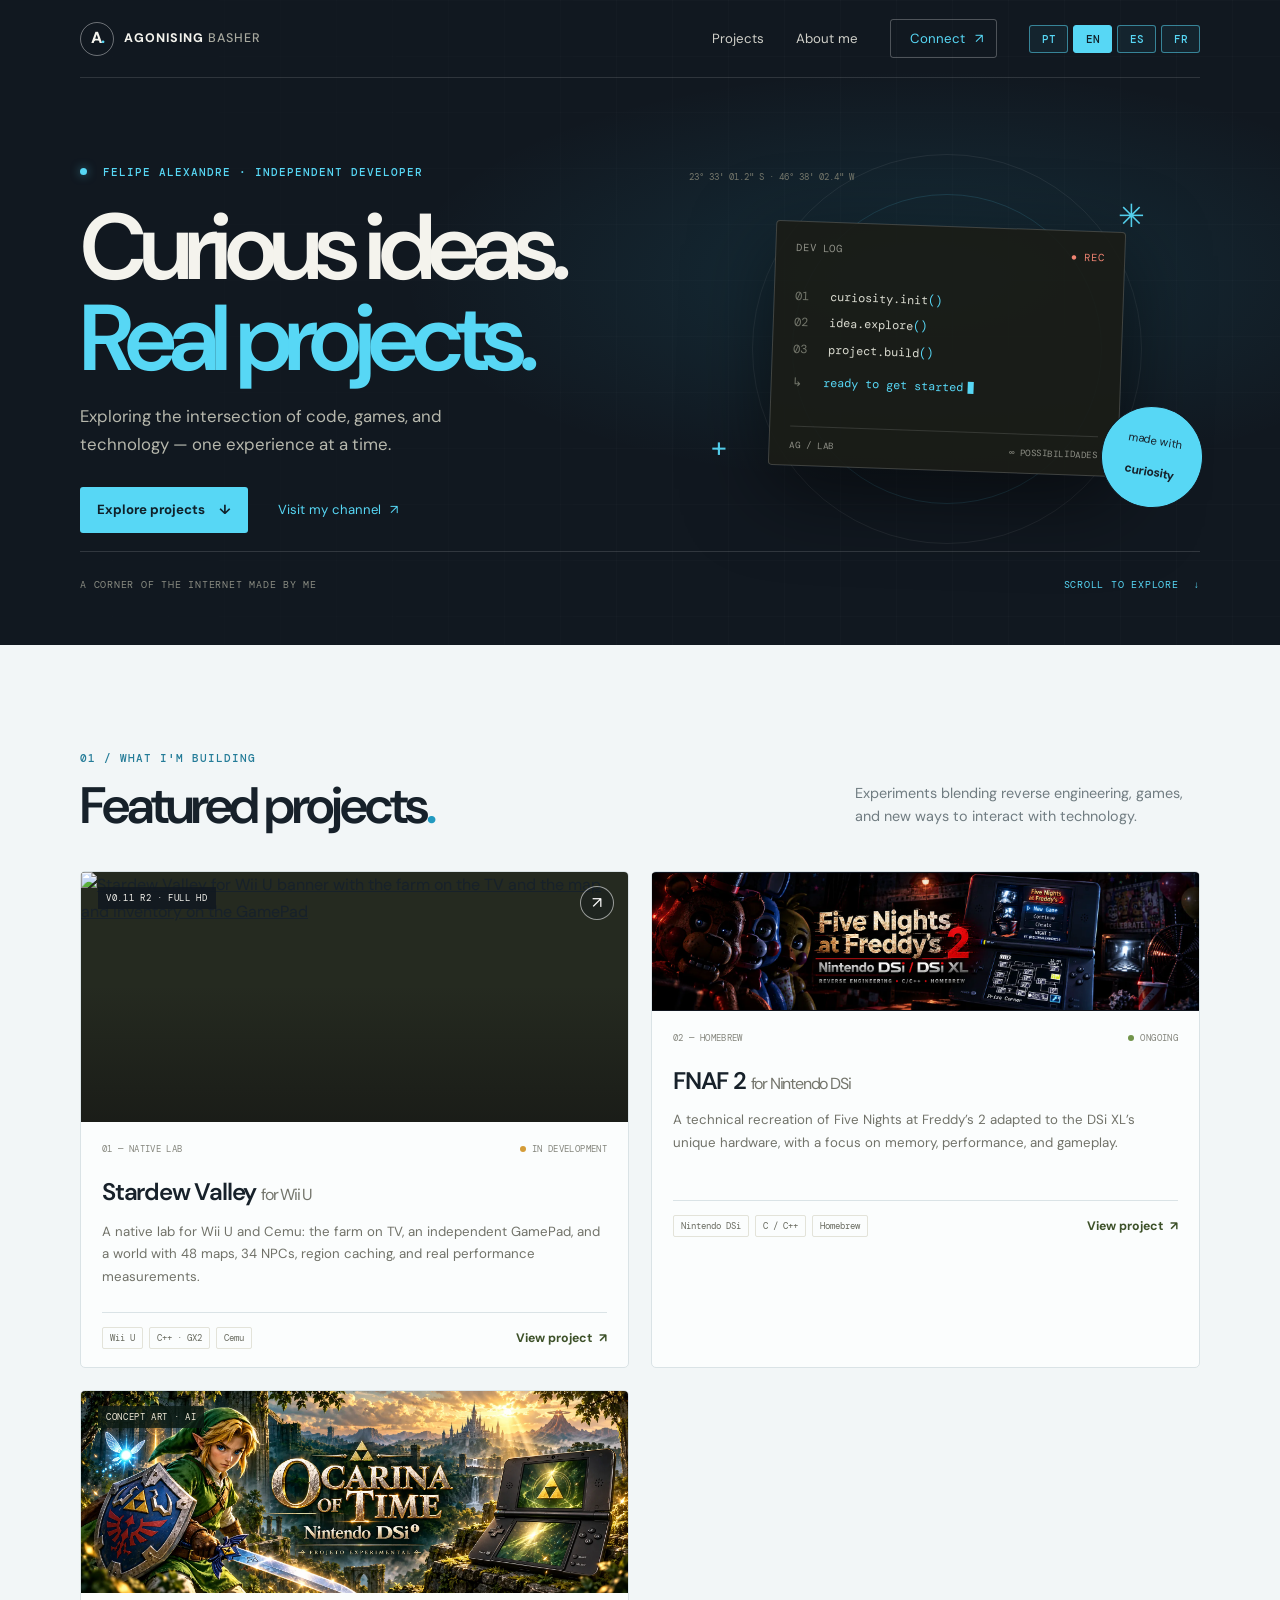
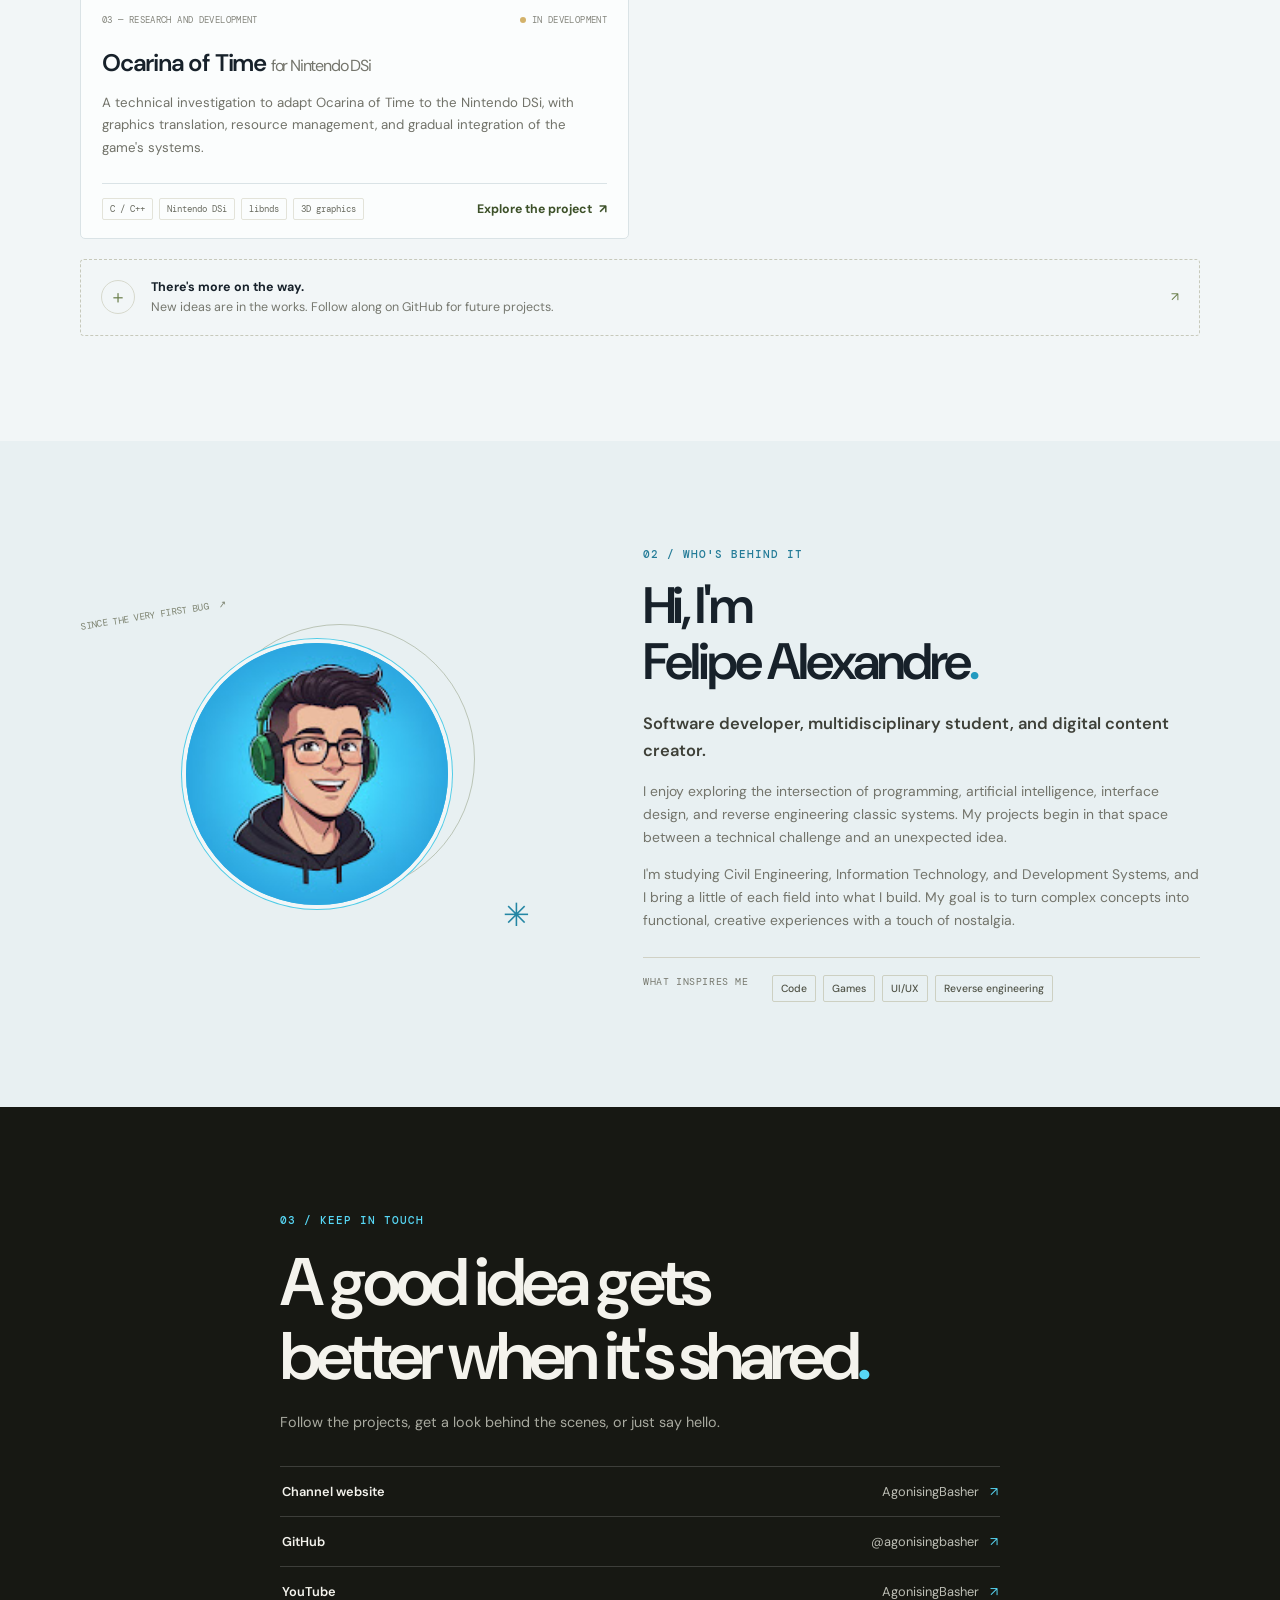
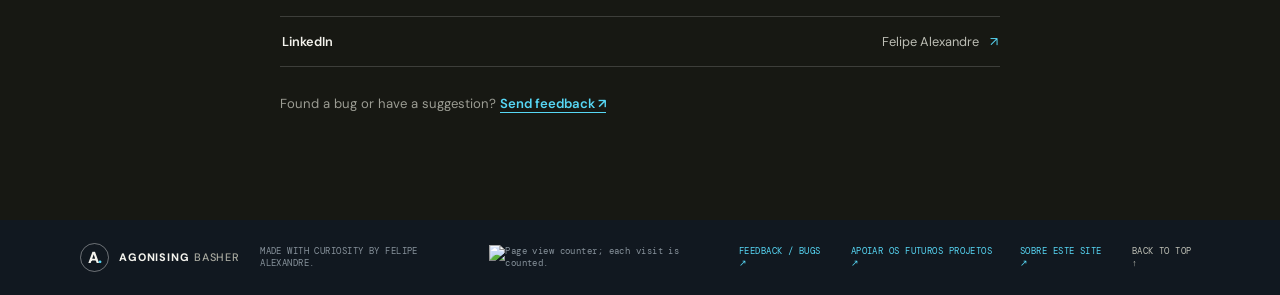
==== index.html @ 4376d996 "Add site development credit page" ====
<!doctype html>
<html lang="pt-BR">
<head>
  <meta charset="utf-8">
  <meta name="viewport" content="width=device-width, initial-scale=1">
  <meta name="theme-color" content="#111820">
  <meta name="description" content="Projetos, experimentos e engenharia reversa de Felipe Alexandre — AgonisingBasher." data-i18n-content="metaDescription">
  <title>AgonisingBasher — código, curiosidade e nostalgia</title>
  <link rel="preconnect" href="https://agonisingbasher.github.io">
  <link rel="stylesheet" href="style.css?v=20261102-lang-2">
  <script src="script.js?v=20261102-lang-2" defer></script>
</head>
<body>
  <header class="site-header">
    <div class="container header-inner">
      <a class="brand" href="#inicio" aria-label="AgonisingBasher, início">
        <span class="brand-mark" aria-hidden="true">A<span>.</span></span>
        <span>AGONISING<span class="brand-light">BASHER</span></span>
      </a>
      <nav class="main-nav" aria-label="Navegação principal" data-i18n-aria-label="navLabel">
        <a href="#projetos" data-i18n="navProjects">Projetos</a>
        <a href="#sobre" data-i18n="navAbout">Sobre mim</a>
        <a class="nav-contact" href="#conectar"><span data-i18n="navConnect">Conectar</span> <span aria-hidden="true">↗</span></a>
        <span class="language-switch" role="group">
          <button class="language-toggle" type="button" data-lang-option="pt-BR" lang="pt" aria-label="Português">PT</button>
          <button class="language-toggle" type="button" data-lang-option="en" lang="en" aria-label="English">EN</button>
          <button class="language-toggle" type="button" data-lang-option="es" lang="es" aria-label="Español">ES</button>
          <button class="language-toggle" type="button" data-lang-option="fr" lang="fr" aria-label="Français">FR</button>
        </span>
      </nav>
    </div>
  </header>

  <main>
    <section class="hero" id="inicio">
      <div class="hero-grid" aria-hidden="true"></div>
      <div class="container hero-inner">
        <div class="hero-copy">
          <p class="eyebrow"><span class="status-dot"></span> <span data-i18n="heroEyebrow">Felipe Alexandre · desenvolvedor independente</span></p>
          <h1 data-i18n="heroTitle">Ideias curiosas.<br><span>Projetos reais.</span></h1>
          <p class="hero-description" data-i18n="heroDescription">Explorando o encontro entre código, jogos e tecnologia — uma experiência de cada vez.</p>
          <div class="hero-actions">
            <a class="button button-primary" href="#projetos"><span data-i18n="heroProjects">Explorar projetos</span> <span aria-hidden="true">↓</span></a>
            <a class="text-link" href="https://www.youtube.com/@AgonisingBasher" target="_blank" rel="noreferrer"><span data-i18n="heroChannel">Conhecer o canal</span> <span aria-hidden="true">↗</span></a>
          </div>
        </div>
        <div class="hero-art" aria-label="Ilustração abstrata de um laboratório digital" data-i18n-aria-label="heroArtLabel">
          <div class="art-orbit orbit-one"></div>
          <div class="art-orbit orbit-two"></div>
          <div class="art-spark spark-one">✳</div>
          <div class="art-spark spark-two">+</div>
          <div class="art-card">
            <span class="art-card-label">DEV LOG <span>● REC</span></span>
            <div class="art-terminal">
              <p><span>01</span> <span data-i18n="terminalInit">curiosidade.init</span><span class="terminal-ok">()</span></p>
              <p><span>02</span> <span data-i18n="terminalExplore">ideia.explorar</span><span class="terminal-ok">()</span></p>
              <p><span>03</span> <span data-i18n="terminalCreate">projeto.criar</span><span class="terminal-ok">()</span></p>
              <p class="terminal-result"><span class="terminal-arrow">↳</span> <span data-i18n="terminalReady">pronto para começar</span><span class="cursor"></span></p>
            </div>
            <div class="art-card-footer"><span>AG / LAB</span><span>∞ POSSIBILIDADES</span></div>
          </div>
          <div class="art-sticker"><span data-i18n="stickerMade">feito com</span><br><strong data-i18n="stickerCuriosity">curiosidade</strong></div>
          <span class="art-coordinate">23° 33' 01.2" S · 46° 38' 02.4" W</span>
        </div>
      </div>
      <div class="container hero-bottom">
        <span data-i18n="heroFooter">UM CANTO DA INTERNET FEITO POR MIM</span>
        <a href="#projetos"><span data-i18n="heroScroll">ROLE PARA DESCOBRIR</span> <span aria-hidden="true">↓</span></a>
      </div>
    </section>

    <section class="projects section-pad" id="projetos">
      <div class="container">
        <div class="section-heading">
          <div>
            <p class="eyebrow eyebrow-dark" data-i18n="projectsEyebrow">01 / O QUE ESTOU CONSTRUINDO</p>
            <h2 data-i18n="projectsTitle">Projetos em destaque<span class="heading-period">.</span></h2>
          </div>
          <p class="section-intro" data-i18n="projectsIntro">Experimentos que misturam engenharia reversa, jogos e novas formas de interagir com tecnologia.</p>
        </div>

        <div class="project-grid">
          <article class="project-card project-stardew">
            <a class="project-image" href="https://agonisingbasher.github.io/stardew-valley-wiiu/index.html" target="_blank" rel="noreferrer" aria-label="Conheça o projeto Stardew Valley para Wii U" data-i18n-aria-label="stardewImageLabel">
              <img src="https://agonisingbasher.github.io/stardew-valley-wiiu/docs/banner.png" alt="Banner do Stardew Valley para Wii U com a fazenda na TV e o mapa e o inventário no GamePad" loading="lazy" data-i18n-alt="stardewImageAlt">
              <span class="project-image-tag" data-i18n="stardewImageTag">V0.11 R2 · FULL HD</span>
              <span class="image-arrow" aria-hidden="true">↗</span>
            </a>
            <div class="project-content">
              <div class="project-meta"><span data-i18n="stardewMeta">01 — LABORATÓRIO NATIVO</span><span class="project-status status-progress"><span class="status-indicator" aria-hidden="true"></span><span data-i18n="stardewStatus">EM DESENVOLVIMENTO</span></span></div>
              <h3>Stardew Valley <span data-i18n="stardewSubtitle">para Wii U</span></h3>
              <p data-i18n="stardewDescription">Um laboratório nativo para Wii U e Cemu: a fazenda na TV, o GamePad independente e um mundo com 48 mapas, 34 NPCs, cache por região e medições reais de desempenho.</p>
              <div class="project-bottom">
                <div class="tag-list"><span>Wii U</span><span>C++ · GX2</span><span>Cemu</span></div>
                <a class="project-link" href="https://agonisingbasher.github.io/stardew-valley-wiiu/index.html" target="_blank" rel="noreferrer"><span data-i18n="projectLink">Ver projeto</span> <span aria-hidden="true">↗</span></a>
              </div>
            </div>
          </article>

          <article class="project-card project-fnaf">
            <a class="project-image" href="https://agonisingbasher.github.io/FNAF2-DSi-Reverse-Engineering/index.html" target="_blank" rel="noreferrer" aria-label="Conheça o projeto FNAF 2 para Nintendo DSi" data-i18n-aria-label="fnafImageLabel">
              <img src="assets/fnaf2-dsi-banner.png" alt="Five Nights at Freddy's 2 para Nintendo DSi e DSi XL, com capturas do jogo e detalhes do projeto de engenharia reversa" loading="lazy" data-i18n-alt="fnafImageAlt">
              <span class="project-image-tag" data-i18n="fnafImageTag">ENGENHARIA REVERSA</span>
              <span class="image-arrow" aria-hidden="true">↗</span>
            </a>
            <div class="project-content">
              <div class="project-meta"><span data-i18n="fnafMeta">02 — HOMEBREW</span><span class="project-status status-active"><span class="status-indicator" aria-hidden="true"></span><span data-i18n="fnafStatus">EM EVOLUÇÃO</span></span></div>
              <h3>FNAF 2 <span data-i18n="fnafSubtitle">para Nintendo DSi</span></h3>
              <p data-i18n="fnafDescription">Uma recriação técnica de Five Nights at Freddy’s 2 adaptada às características do DSi XL, com foco em memória, desempenho e experiência de jogo.</p>
              <div class="project-bottom">
                <div class="tag-list"><span>Nintendo DSi</span><span>C / C++</span><span>Homebrew</span></div>
                <a class="project-link" href="https://agonisingbasher.github.io/FNAF2-DSi-Reverse-Engineering/index.html" target="_blank" rel="noreferrer"><span data-i18n="projectLink">Ver projeto</span> <span aria-hidden="true">↗</span></a>
              </div>
            </div>
          </article>

          <article class="project-card project-oot">
            <a class="project-image" href="https://agonisingbasher.github.io/ocarina-of-time-dsi/index.html" target="_blank" rel="noreferrer" aria-label="Conheça o projeto Ocarina of Time para Nintendo DSi" data-i18n-aria-label="ootCardImageLabel">
              <img src="assets/oot-dsi-banner.webp" width="2062" height="763" alt="Arte conceitual gerada por IA: Link com escudo e espada ao lado de um Nintendo DSi que exibe a Triforce, com o título Ocarina of Time. Não é uma captura do jogo em execução" loading="lazy" data-i18n-alt="ootCardImageAlt">
              <span class="project-image-tag" data-i18n="ootCardImageTag">OTD-032 · FOREST TEMPLE</span>
              <span class="image-arrow" aria-hidden="true">↗</span>
            </a>
            <div class="project-content">
              <div class="project-meta"><span data-i18n="ootCardMeta">03 — PESQUISA E DESENVOLVIMENTO</span><span class="project-status status-progress"><span class="status-indicator" aria-hidden="true"></span><span data-i18n="ootCardStatus">EM DESENVOLVIMENTO</span></span></div>
              <h3>Ocarina of Time <span data-i18n="ootCardSubtitle">para Nintendo DSi</span></h3>
              <p data-i18n="ootCardDescription">Uma investigação técnica para adaptar Ocarina of Time ao Nintendo DSi, com tradução gráfica, gerenciamento de recursos e integração gradual dos sistemas do jogo.</p>
              <div class="project-bottom">
                <div class="tag-list"><span>C / C++</span><span>Nintendo DSi</span><span>libnds</span><span data-i18n="ootCardTag">Gráficos 3D</span></div>
                <a class="project-link" href="https://agonisingbasher.github.io/ocarina-of-time-dsi/index.html" target="_blank" rel="noreferrer"><span data-i18n="ootCardLink">Explorar o projeto</span> <span aria-hidden="true">↗</span></a>
              </div>
            </div>
          </article>
        </div>

        <a class="next-project" href="https://github.com/agonisingbasher" target="_blank" rel="noreferrer">
          <span class="next-icon" aria-hidden="true">＋</span>
          <span><strong data-i18n="nextTitle">Tem mais a caminho.</strong><br><span data-i18n="nextDescription">Novas ideias estão em construção. Acompanhe os próximos projetos no GitHub.</span></span>
          <span class="next-arrow" aria-hidden="true">↗</span>
        </a>
      </div>
    </section>

    <section class="about section-pad" id="sobre">
      <div class="container about-layout">
        <div class="about-visual" aria-hidden="true">
          <div class="about-circle circle-back"></div>
          <div class="about-circle circle-front">
            <img class="profile-image" src="assets/felipe-avatar.png" alt="">
          </div>
          <span class="about-orbit-label" data-i18n="aboutOrbit">DESDE O PRIMEIRO BUG&nbsp; ↗</span>
          <span class="about-cross">✳</span>
        </div>
        <div class="about-copy">
          <p class="eyebrow eyebrow-dark" data-i18n="aboutEyebrow">02 / QUEM ESTÁ POR TRÁS</p>
          <h2 data-i18n="aboutTitle">Olá, sou o<br>Felipe Alexandre<span class="heading-period">.</span></h2>
          <p class="about-lead" data-i18n="aboutLead">Desenvolvedor de software, estudante multidisciplinar e criador de conteúdo digital.</p>
          <p data-i18n="aboutParagraphOne">Gosto de explorar a interseção entre programação, inteligência artificial, design de interfaces e engenharia reversa de sistemas clássicos. É nesse espaço entre o desafio técnico e a ideia improvável que meus projetos começam.</p>
          <p data-i18n="aboutParagraphTwo">Estudo Engenharia Civil, Tecnologia da Informação e Sistemas de Desenvolvimento — e levo um pouco de cada área para o que construo. Meu objetivo é transformar conceitos complexos em experiências funcionais, criativas e com um toque de nostalgia.</p>
          <div class="about-interests"><span data-i18n="aboutInterests">O QUE ME MOVE</span><div><b data-i18n="interestCode">Código</b><b data-i18n="interestGames">Jogos</b><b>UI/UX</b><b data-i18n="interestReverseEngineering">Engenharia reversa</b></div></div>
        </div>
      </div>
    </section>

    <section class="connect section-pad" id="conectar">
      <div class="container connect-inner">
        <p class="eyebrow" data-i18n="connectEyebrow">03 / CONTINUE POR AQUI</p>
        <h2 data-i18n="connectTitle">Uma ideia boa fica<br>melhor quando é compartilhada<span>.</span></h2>
        <p class="connect-copy" data-i18n="connectDescription">Acompanhe os projetos, veja os bastidores ou simplesmente diga oi.</p>
        <div class="social-links">
          <a href="https://agonisingbasher.github.io/personal-website-Twitch/?lang=pt-BR" data-lang-link><span data-i18n="connectChannel">Site do canal</span><span>AgonisingBasher <b aria-hidden="true">↗</b></span></a>
          <a href="https://github.com/agonisingbasher" target="_blank" rel="noreferrer"><span>GitHub</span><span>@agonisingbasher <b aria-hidden="true">↗</b></span></a>
          <a href="https://www.youtube.com/@AgonisingBasher" target="_blank" rel="noreferrer"><span>YouTube</span><span>AgonisingBasher <b aria-hidden="true">↗</b></span></a>
          <a href="https://www.linkedin.com/in/felipe-alexandre-7763b41a6/" target="_blank" rel="noreferrer"><span>LinkedIn</span><span>Felipe Alexandre <b aria-hidden="true">↗</b></span></a>
        </div>
        <p class="feedback-invite"><span data-i18n="feedbackInvite">Encontrou um bug ou tem uma sugestão?</span> <a href="feedback.html?categoria=Site%20principal" data-i18n="feedbackInviteLink" data-lang-link>Envie feedback ↗</a></p>
      </div>
    </section>
  </main>

  <footer class="site-footer">
    <div class="container footer-inner">
      <a class="brand footer-brand" href="#inicio"><span class="brand-mark" aria-hidden="true">A<span>.</span></span><span>AGONISING<span class="brand-light">BASHER</span></span></a>
      <span data-i18n="footerCredit">FEITO COM CURIOSIDADE, POR FELIPE ALEXANDRE.</span>
      <div class="footer-views">
        <img src="https://visitor-badge.laobi.icu/badge?page_id=agonisingbasher.personal-website&amp;left_text=Views&amp;left_color=%23111820&amp;right_color=%23111820&amp;radius=3&amp;height=14" alt="Contador de visualizações da página" data-i18n-alt="pageViewsAlt">
      </div>
      <a class="footer-feedback" href="feedback.html?categoria=Site%20principal" data-i18n="feedbackLink" data-lang-link>FEEDBACK / BUGS ↗</a>
      <a class="footer-feedback" href="support.html">APOIAR OS FUTUROS PROJETOS ↗</a>
      <a class="footer-feedback" href="site-development.html">SOBRE ESTE SITE ↗</a>
      <a href="#inicio" data-i18n="backToTop">VOLTAR AO TOPO ↑</a>
    </div>
  </footer>

</body>
</html>
---- style.css ----
@import url("https://fonts.googleapis.com/css2?family=DM+Mono:wght@400;500&family=DM+Sans:wght@400;500;600;700;800&display=swap");

:root {
  color-scheme: light;
  --ink: #17212a;
  --paper: #f2f6f7;
  --muted: #707c81;
  --line: #dae3e6;
  --cyan: #57d7f5;
  --green: #236d87;
  --mono: "DM Mono", "Courier New", monospace;
  --sans: "DM Sans", "Segoe UI", sans-serif;
}

* { box-sizing: border-box; }
html { scroll-behavior: smooth; scroll-padding-top: 76px; }
body { margin: 0; background: var(--paper); color: var(--ink); font-family: var(--sans); line-height: 1.65; }
a { color: inherit; }
a:focus-visible { outline: 3px solid #28bce5; outline-offset: 4px; }
img { max-width: 100%; }
.container { width: min(1120px, calc(100% - 48px)); margin-inline: auto; }
.site-header { position: absolute; z-index: 2; top: 0; right: 0; left: 0; color: #f4f3ed; }
.header-inner, .main-nav, .brand { display: flex; align-items: center; }
.header-inner { min-height: 78px; justify-content: space-between; border-bottom: 1px solid #ffffff20; }
.brand { gap: 10px; color: inherit; font-size: .78rem; font-weight: 800; letter-spacing: .08em; text-decoration: none; }
.brand-mark { display: inline-flex; width: 34px; height: 34px; align-items: center; justify-content: center; border: 1px solid #ffffff62; border-radius: 50%; font-size: 1rem; letter-spacing: -.08em; }
.brand-mark span { color: var(--cyan); }
.brand-light { margin-left: 4px; color: #a8a99f; font-weight: 500; }
.main-nav { gap: 32px; font-size: .83rem; }
.main-nav a { color: #d0d0c9; text-decoration: none; transition: color .2s ease; }
.main-nav a:hover { color: var(--cyan); }
.main-nav .nav-contact { padding: 8px 13px; border: 1px solid #ffffff42; border-radius: 3px; color: #fff; }
.nav-contact span { margin-left: 6px; color: var(--cyan); }
.main-nav .language-toggle { min-width: 39px; padding: 6px 8px; border: 1px solid #57d7f588; border-radius: 3px; background: #57d7f510; color: var(--cyan); cursor: pointer; font: 500 .7rem var(--mono); transition: background .2s ease, color .2s ease; }
.main-nav .language-toggle:hover { background: var(--cyan); color: #10212a; }
.main-nav .language-toggle:focus-visible { outline: 2px solid var(--cyan); outline-offset: 3px; }
/* Os quatro idiomas ficam num grupo so: o nav da 32px entre itens, mas as opcoes
   entre si precisam de um vao proprio, senao o grupo inteiro parece um so botao. */
.language-switch { display: inline-flex; gap: 5px; }
.main-nav .language-toggle[aria-pressed="true"] { border-color: var(--cyan); background: var(--cyan); color: #10212a; }
.hero { position: relative; overflow: hidden; min-height: 645px; padding: 146px 0 0; background: #111820; color: #f4f3ed; }
.hero::after { position: absolute; inset: 0; background: radial-gradient(ellipse at 72% 43%, #38c9ef20, transparent 40%); content: ""; pointer-events: none; }
.hero-grid { position: absolute; inset: 0; background-image: linear-gradient(#ffffff08 1px, transparent 1px), linear-gradient(90deg, #ffffff08 1px, transparent 1px); background-size: 56px 56px; mask-image: linear-gradient(90deg, transparent, #000 55%, #000); opacity: .5; }
.hero-inner { position: relative; z-index: 1; display: grid; grid-template-columns: 1fr .88fr; align-items: center; gap: 38px; min-height: 405px; }
.eyebrow { margin: 0; color: var(--cyan); font: 500 .7rem/1.6 var(--mono); letter-spacing: .09em; text-transform: uppercase; }
.status-dot { display: inline-block; width: 7px; height: 7px; margin: 0 8px 1px 0; border-radius: 50%; background: var(--cyan); box-shadow: 0 0 10px #57d7f588; }
h1, h2, h3, p { margin-top: 0; }
.hero h1 { margin: 20px 0 18px; font-size: clamp(3.5rem, 7.3vw, 6rem); font-weight: 600; letter-spacing: -.075em; line-height: .98; }
.hero h1 span { color: var(--cyan); }
.hero-description { max-width: 420px; margin-bottom: 29px; color: #b7b8ad; font-size: 1.05rem; }
.hero-actions { display: flex; align-items: center; gap: 25px; }
.button { display: inline-flex; min-height: 46px; align-items: center; justify-content: center; gap: 14px; padding: 10px 16px; border: 1px solid transparent; border-radius: 3px; font-size: .83rem; font-weight: 700; text-decoration: none; transition: transform .2s ease, background .2s ease; }
.button:hover { transform: translateY(-2px); }
.button-primary { background: var(--cyan); color: #10212a; }
.button-primary:hover { background: #86e8fa; }
.text-link { color: #d6d6ce; font-size: .82rem; text-decoration: none; }
.text-link span { margin-left: 5px; color: var(--cyan); }
.hero-art { position: relative; display: grid; min-height: 380px; place-items: center; }
.art-orbit { position: absolute; width: 310px; height: 310px; border: 1px solid #57d7f526; border-radius: 50%; }
.orbit-two { width: 390px; height: 390px; border-color: #ffffff12; }
.art-card { position: relative; z-index: 1; width: min(100%, 350px); padding: 19px 20px 14px; border: 1px solid #ffffff2c; border-radius: 4px; background: #1a1c17ed; box-shadow: 0 24px 80px #0008; transform: rotate(2deg); }
.art-card-label, .art-card-footer { display: flex; justify-content: space-between; color: #909188; font: .65rem var(--mono); letter-spacing: .06em; }
.art-card-label span { color: #f18472; }
.art-terminal { padding: 29px 0 30px; font: .75rem/2.2 var(--mono); }
.art-terminal p { margin: 0; color: #dadbd0; }
.art-terminal p > span:first-child { margin-right: 14px; color: #73766b; }
.terminal-ok { color: var(--cyan); }
.art-terminal .terminal-result { padding-top: 7px; color: var(--cyan); }
.terminal-arrow { margin-right: 7px; }
.cursor { display: inline-block; width: 6px; height: 12px; margin-left: 5px; background: var(--cyan); vertical-align: -2px; animation: blink 1.1s steps(2, start) infinite; }
@keyframes blink { to { visibility: hidden; } }
.art-card-footer { padding-top: 12px; border-top: 1px solid #ffffff20; font-size: .57rem; }
.art-sticker { position: absolute; z-index: 1; right: -3px; bottom: 31px; display: grid; width: 102px; height: 102px; align-content: center; justify-items: center; border: 1px solid #111820; border-radius: 50%; background: var(--cyan); color: var(--ink); font-size: .7rem; line-height: 1.4; text-align: center; transform: rotate(10deg); }
.art-sticker strong { font-size: .75rem; }
.art-spark { position: absolute; color: var(--cyan); }
.spark-one { top: 31px; right: 55px; font-size: 2rem; }
.spark-two { bottom: 67px; left: 17px; font-size: 1.8rem; }
.art-coordinate { position: absolute; top: 12px; left: -5px; color: #77796d; font: .57rem var(--mono); }
.hero-bottom { position: relative; z-index: 1; display: flex; min-height: 65px; align-items: center; justify-content: space-between; border-top: 1px solid #ffffff22; color: #888a80; font: .6rem var(--mono); letter-spacing: .08em; }
.hero-bottom a { color: #c3c4ba; text-decoration: none; }
.hero-bottom a span { margin-left: 8px; color: var(--cyan); }
.section-pad { padding: 105px 0; }
.projects { background: var(--paper); }
.section-heading { display: flex; align-items: end; justify-content: space-between; gap: 45px; margin-bottom: 37px; }
.eyebrow-dark { color: #247c98; }
h2 { margin: 10px 0 0; font-size: clamp(2.1rem, 4vw, 3.25rem); font-weight: 600; letter-spacing: -.06em; line-height: 1.1; }
.heading-period { color: #229ac0; }
.section-intro { max-width: 345px; margin: 0 0 5px; color: var(--muted); font-size: .9rem; }
.project-grid { display: grid; grid-template-columns: repeat(2, minmax(0, 1fr)); gap: 22px; }
.project-card { overflow: hidden; border: 1px solid var(--line); border-radius: 5px; background: #fbfdfd; }
.project-image { position: relative; display: block; overflow: hidden; height: 250px; background: #252a20; }
.project-image img { display: block; width: 100%; height: 100%; object-fit: cover; transition: transform .45s ease; }
.project-stardew .project-image img { object-position: center 49%; }
.project-stardew .project-image-tag { top: 15px; bottom: auto; }
.project-fnaf .project-image { height: auto; aspect-ratio: 1700 / 430; background: #10151e; }
.project-fnaf .project-image img { object-fit: contain; }
.project-fnaf .project-image::after, .project-fnaf .project-image-tag, .project-fnaf .image-arrow { display: none; }
.project-image:hover img { transform: scale(1.04); }
.project-image::after { position: absolute; inset: 45% 0 0; background: linear-gradient(transparent, #1118); content: ""; }
.project-image-tag { position: absolute; z-index: 1; bottom: 15px; left: 17px; padding: 5px 8px; background: #111820db; color: #f4f3ed; font: .58rem var(--mono); letter-spacing: .07em; }
.image-arrow { position: absolute; z-index: 1; top: 14px; right: 14px; display: grid; width: 34px; height: 34px; place-items: center; border: 1px solid #ffffff8c; border-radius: 50%; background: #1118204a; color: white; }
.project-content { padding: 21px 21px 18px; }
.project-meta { display: flex; align-items: center; justify-content: space-between; gap: 10px; color: #85867d; font: .58rem var(--mono); letter-spacing: .04em; }
.project-status { display: inline-flex; align-items: center; gap: 6px; }
.project-status .status-indicator { width: 6px; height: 6px; flex: 0 0 6px; border-radius: 50%; }
.status-progress .status-indicator { background: #d49c38; }
.status-active .status-indicator { background: #71944a; }
.project-content h3 { margin: 17px 0 9px; font-size: 1.5rem; font-weight: 600; letter-spacing: -.05em; }
.project-content h3 span { color: #74756c; font-size: 1rem; font-weight: 400; }
.project-content > p { min-height: 74px; margin-bottom: 17px; color: #717269; font-size: .83rem; line-height: 1.7; }
.project-bottom { display: flex; flex-wrap: wrap; align-items: center; justify-content: space-between; gap: 12px; padding-top: 14px; border-top: 1px solid var(--line); }
.tag-list { display: flex; flex-wrap: wrap; gap: 6px; }
.tag-list span { padding: 4px 7px; border: 1px solid #e3e3d9; border-radius: 2px; color: #696b60; font: .58rem var(--mono); }
.project-link { color: #3d5129; font-size: .77rem; font-weight: 700; text-decoration: none; }
.project-link span { margin-left: 4px; }
.next-project { display: flex; align-items: center; gap: 16px; margin-top: 20px; padding: 17px 20px; border: 1px dashed #c7c9bb; border-radius: 4px; color: #76786f; font-size: .78rem; text-decoration: none; transition: border-color .2s ease, background .2s ease; }
.next-project:hover { border-color: #879c59; background: #ffffff80; }
.next-icon { display: grid; width: 34px; height: 34px; flex: 0 0 auto; place-items: center; border: 1px solid #d7d9cd; border-radius: 50%; color: #677b46; font-size: 1.1rem; }
.next-project strong { color: var(--ink); font-weight: 700; }
.next-arrow { margin-left: auto; color: #677b46; }
.about { background: #e8f0f2; }
.about-layout { display: grid; grid-template-columns: .85fr 1fr; align-items: center; gap: 90px; }
.about-visual { position: relative; display: grid; min-height: 370px; place-items: center; }
.about-circle { position: absolute; width: 270px; height: 270px; border-radius: 50%; }
.circle-back { border: 1px solid #75835c66; transform: translate(23px, -15px); }
.circle-front { overflow: hidden; display: flex; align-items: center; justify-content: center; border: 4px solid #f2f6f7; background: #20b8e3; box-shadow: 0 0 0 1px #50cce7; }
.profile-image { display: block; width: 100%; height: 100%; object-fit: cover; }
.about-orbit-label { position: absolute; top: 20px; left: 0; color: #7c826f; font: .59rem var(--mono); letter-spacing: .04em; transform: rotate(-9deg); }
.about-cross { position: absolute; right: 23px; bottom: 17px; color: #2486a4; font-size: 2rem; }
.about-copy h2 { margin: 14px 0 19px; }
.about-copy > p:not(.eyebrow) { color: #73746b; font-size: .87rem; }
.about-copy .about-lead { color: #3e4038 !important; font-size: 1.03rem !important; font-weight: 600; }
.about-interests { display: flex; flex-wrap: wrap; align-items: start; gap: 12px 24px; margin-top: 25px; padding-top: 17px; border-top: 1px solid #d0d1c5; }
.about-interests > span { color: #77796f; font: .6rem var(--mono); letter-spacing: .06em; }
.about-interests div { display: flex; flex-wrap: wrap; gap: 7px; }
.about-interests b { padding: 4px 8px; border: 1px solid #cdd0c2; border-radius: 2px; color: #515448; font-size: .65rem; font-weight: 500; }
.connect { background: #171813; color: #f4f3ed; }
.connect-inner { max-width: 720px; }
.connect h2 { margin-top: 16px; font-size: clamp(2.25rem, 5.4vw, 4.2rem); }
.connect h2 > span { color: var(--cyan); }
.connect-copy { margin: 17px 0 31px; color: #a9aaa0; font-size: .9rem; }
.social-links { border-top: 1px solid #ffffff2a; }
.social-links a { display: flex; justify-content: space-between; gap: 20px; padding: 14px 2px; border-bottom: 1px solid #ffffff2a; color: #bdbeb5; font-size: .8rem; text-decoration: none; transition: color .2s ease, padding .2s ease; }
.social-links a:hover { padding-inline: 7px; color: var(--cyan); }
.social-links a > span:first-child { color: #f4f3ed; font-weight: 600; }
.social-links b { margin-left: 8px; color: var(--cyan); font-weight: 400; }
.site-footer { background: #111820; color: #87929b; }
.footer-inner { display: flex; min-height: 75px; align-items: center; justify-content: space-between; gap: 20px; font: .55rem var(--mono); letter-spacing: .05em; }
.footer-brand { color: #f4f3ed; font-family: var(--sans); font-size: .68rem; }
.footer-brand .brand-mark { width: 29px; height: 29px; }
.footer-views { display: flex; align-items: center; }
.footer-views img { display: block; }
.footer-inner > a:last-child { color: #bfc0b6; text-decoration: none; }
.footer-feedback { color: var(--cyan); text-decoration: none; }
.footer-feedback:hover { text-decoration: underline; }
.feedback-invite { margin: 26px 0 0; color: #9b9c93; font-size: .82rem; }
.feedback-invite a { color: var(--cyan); font-weight: 600; text-underline-offset: 4px; }

.auth-demo { max-width: 500px; justify-self: end; width: 100%; padding: 27px; border: 1px solid #e1e7e9; border-radius: 13px; background: #fff; box-shadow: 0 18px 42px #15232b14; }
.auth-demo-heading { margin-bottom: 20px; text-align: center; }
.auth-demo-icon { display: grid; width: 38px; height: 38px; margin: 0 auto 12px; place-items: center; border-radius: 50%; background: #3d82f6; color: #fff; font-size: 1.1rem; }
.auth-demo-heading strong { display: block; font-size: 1.1rem; }
.auth-demo-heading span { color: #737b83; font-size: .76rem; }
.auth-demo-field { margin-top: 13px; }
.auth-demo-field > span { display: block; margin-bottom: 5px; color: #35414a; font-size: .68rem; font-weight: 600; }
.auth-demo-input { display: flex; min-height: 40px; align-items: center; justify-content: space-between; padding: 0 11px; border: 1px solid #e0e5e9; border-radius: 6px; background: #f8fafb; color: #52606a; font-size: .76rem; }
.auth-demo-input.is-placeholder { background: #eaf1fd; }
.auth-demo-input small { color: #89949e; font-size: .65rem; }
.auth-demo-error { margin: 15px 0 0; color: #d74747; font-size: .72rem; }
.auth-demo-explanation { margin: 8px 0 0; color: #697780; font-size: .68rem; line-height: 1.55; }
.auth-demo-button { display: block; margin-top: 18px; padding: 10px; border-radius: 6px; background: #3d82f6; color: #fff; font-size: .76rem; font-weight: 700; text-align: center; }

/* OoT DSi project card */
.project-oot .project-image { height: auto; aspect-ratio: 2062 / 763; background: #0b1510; text-decoration: none; }
.project-oot .project-image::after, .project-oot .image-arrow { display: none; }
.project-oot .project-image-tag { top: 15px; bottom: auto; background: #0c1a13d9; color: #f1ead9; }
.project-oot .project-status .status-indicator { background: #d3b26a; }

@media (max-width: 800px) {
  .hero { min-height: auto; padding-top: 125px; }
  .hero-inner { grid-template-columns: 1fr .8fr; gap: 15px; }
  .hero h1 { font-size: clamp(3.1rem, 8vw, 4.7rem); }
  .art-orbit { width: 230px; height: 230px; }
  .orbit-two { width: 285px; height: 285px; }
  .art-card { padding-inline: 15px; }
  .about-layout { gap: 45px; }
  .project-image { height: 205px; }
  .project-content { padding: 17px; }
  /* Entre 621 e 800px os quatro idiomas nao cabem numa linha: sem isto o flex aperta
     os links e quebra o texto dentro do rotulo. Descer a linha inteira e mais limpo. */
  .main-nav { flex-wrap: wrap; row-gap: 8px; }
  .main-nav a { white-space: nowrap; }
}

@media (max-width: 620px) {
  html { scroll-padding-top: 20px; }
  .container { width: min(100% - 36px, 460px); }
  .header-inner { min-height: 68px; flex-wrap: wrap; gap: 7px; padding: 10px 0; }
  .brand { gap: 7px; font-size: .66rem; }
  .brand-mark { width: 30px; height: 30px; }
  .main-nav { width: 100%; justify-content: space-between; gap: 6px; font-size: .7rem; }
  /* Quatro idiomas no nav: em 320px a linha nao cabe e o flex comecava a
     achatar os rotulos. Melhor a linha inteira descer do que o texto quebrar. */
  .main-nav { flex-wrap: wrap; row-gap: 10px; justify-content: flex-start; }
  .main-nav a { white-space: nowrap; }
  .main-nav .nav-contact { padding: 5px 8px; }
  .main-nav .language-toggle { min-width: 28px; padding: 6px 4px; }
  .language-switch { gap: 3px; }
  .hero { padding-top: 115px; }
  .hero-inner { grid-template-columns: 1fr; gap: 0; }
  .hero h1 { font-size: clamp(3.35rem, 13vw, 5rem); }
  .hero-description { max-width: 350px; font-size: .95rem; }
  .hero-art { min-height: 300px; margin-top: 14px; }
  .art-card { width: min(85%, 340px); }
  .art-orbit { width: 240px; height: 240px; }
  .orbit-two { width: 300px; height: 300px; }
  .art-sticker { right: 1px; bottom: 22px; width: 85px; height: 85px; }
  .art-coordinate { top: 1px; left: 3px; }
  .hero-bottom { min-height: 57px; font-size: .51rem; }
  .section-pad { padding: 73px 0; }
  .section-heading { display: block; margin-bottom: 25px; }
  .section-intro { margin-top: 13px; }
  .project-grid { grid-template-columns: 1fr; gap: 15px; }
  .project-image { height: clamp(195px, 58vw, 270px); }
  .project-content > p { min-height: 0; }
  .next-project { padding: 14px 12px; font-size: .72rem; }
  .about-layout { grid-template-columns: 1fr; gap: 33px; }
  .about-visual { min-height: 285px; }
  .about-circle { width: 220px; height: 220px; }
  .about-caption { bottom: 29px; }
  .about-orbit-label { top: 4px; left: 7px; }
  .about-cross { right: 22px; bottom: 2px; }
  .connect h2 { font-size: clamp(2.15rem, 10vw, 3.2rem); }
  .auth-demo { justify-self: stretch; padding: 22px; }
  .footer-inner { min-height: 85px; flex-wrap: wrap; justify-content: space-between; gap: 8px 12px; padding-block: 16px; }
  .footer-inner > span { order: 1; width: 100%; font-size: .5rem; }
  .footer-brand { order: 0; }
  .footer-inner > a:last-child { order: 0; }
}

@media (max-width: 370px) {
  .container { width: calc(100% - 28px); }
  .brand { font-size: .59rem; }
  .hero-actions { flex-wrap: wrap; gap: 15px; }
  .project-meta { font-size: .51rem; }
}

@media (prefers-reduced-motion: reduce) {
  html { scroll-behavior: auto; }
  *, *::before, *::after { animation-duration: .01ms !important; animation-iteration-count: 1 !important; scroll-behavior: auto !important; transition-duration: .01ms !important; }
}
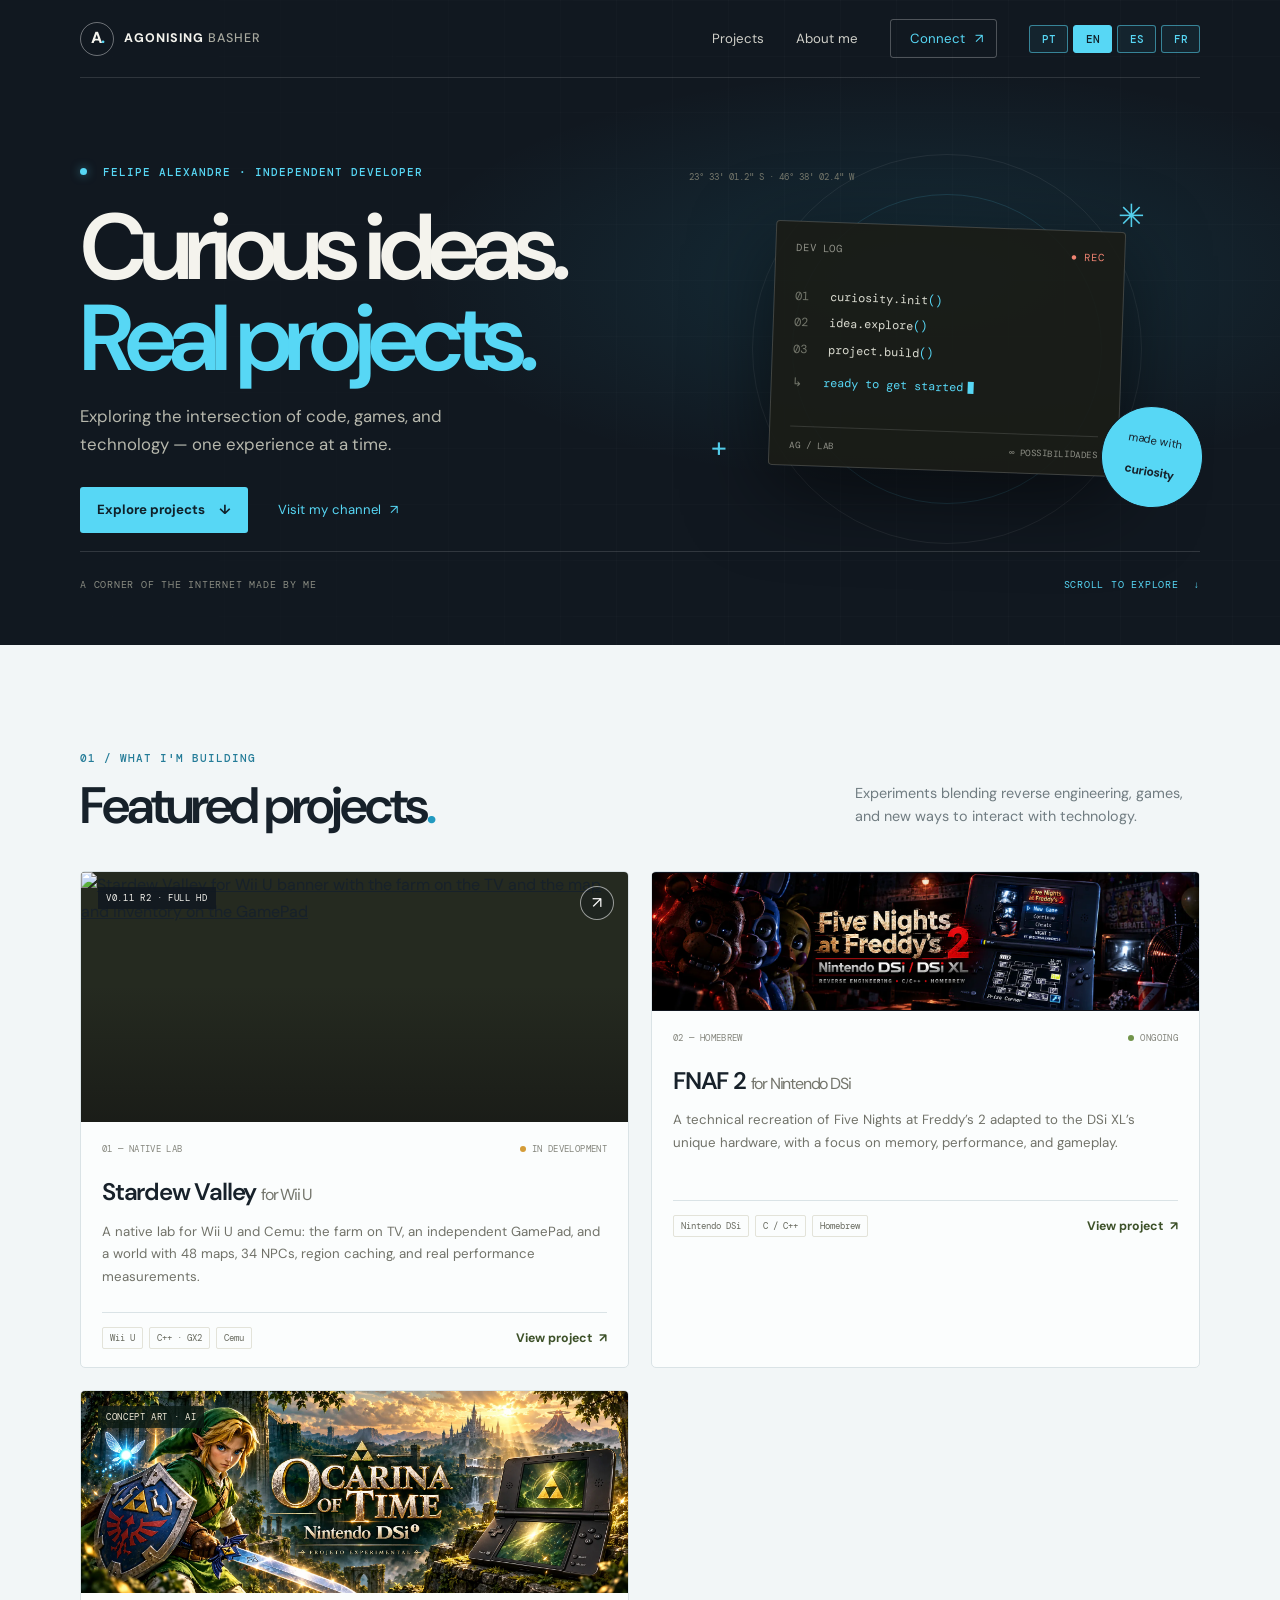
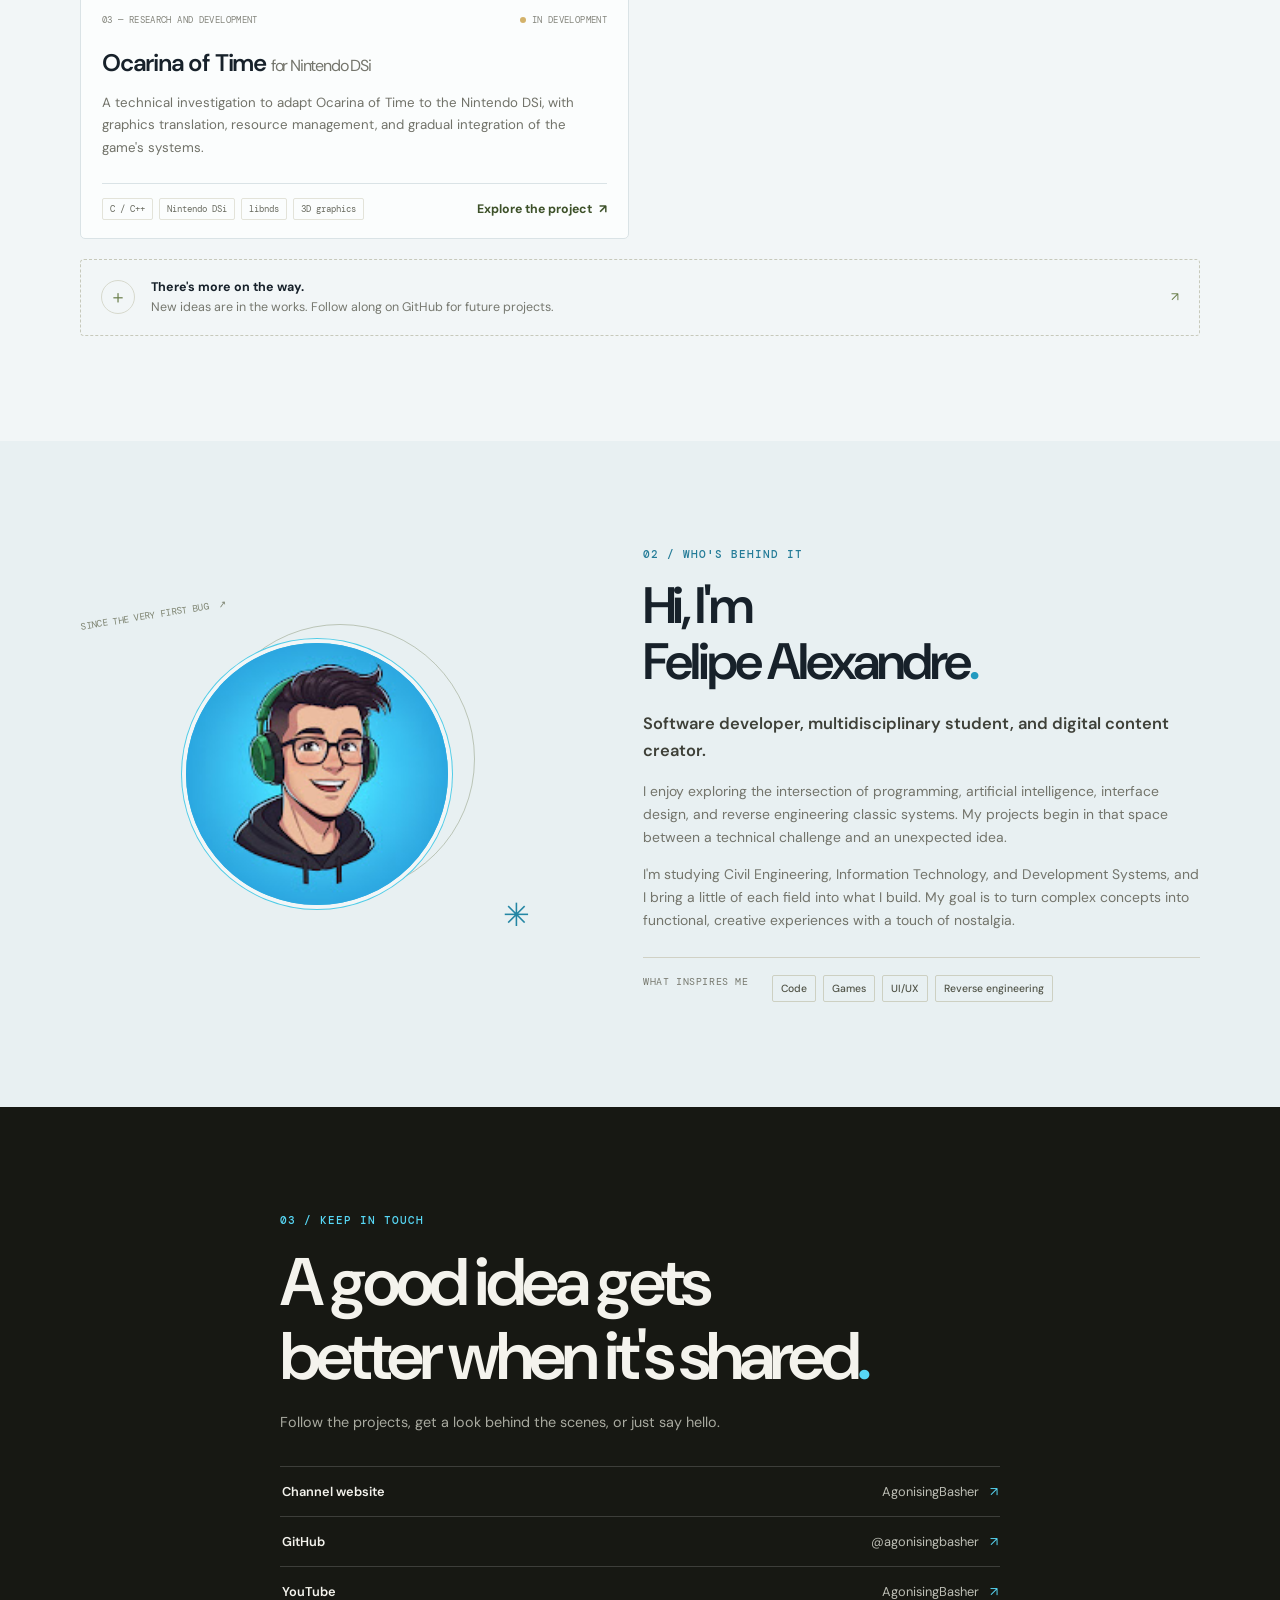
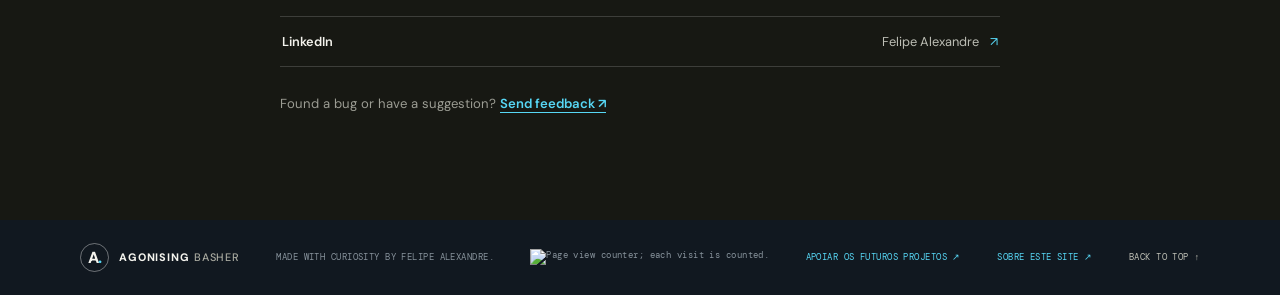
==== commit a461b4a8: "Aprimora pagina tecnica e rodape" ====
--- a/index.html
+++ b/index.html
@@ -184,7 +184,6 @@
       <div class="footer-views">
         <img src="https://visitor-badge.laobi.icu/badge?page_id=agonisingbasher.personal-website&amp;left_text=Views&amp;left_color=%23111820&amp;right_color=%23111820&amp;radius=3&amp;height=14" alt="Contador de visualizações da página" data-i18n-alt="pageViewsAlt">
       </div>
-      <a class="footer-feedback" href="feedback.html?categoria=Site%20principal" data-i18n="feedbackLink" data-lang-link>FEEDBACK / BUGS ↗</a>
       <a class="footer-feedback" href="support.html">APOIAR OS FUTUROS PROJETOS ↗</a>
       <a class="footer-feedback" href="site-development.html">SOBRE ESTE SITE ↗</a>
       <a href="#inicio" data-i18n="backToTop">VOLTAR AO TOPO ↑</a>
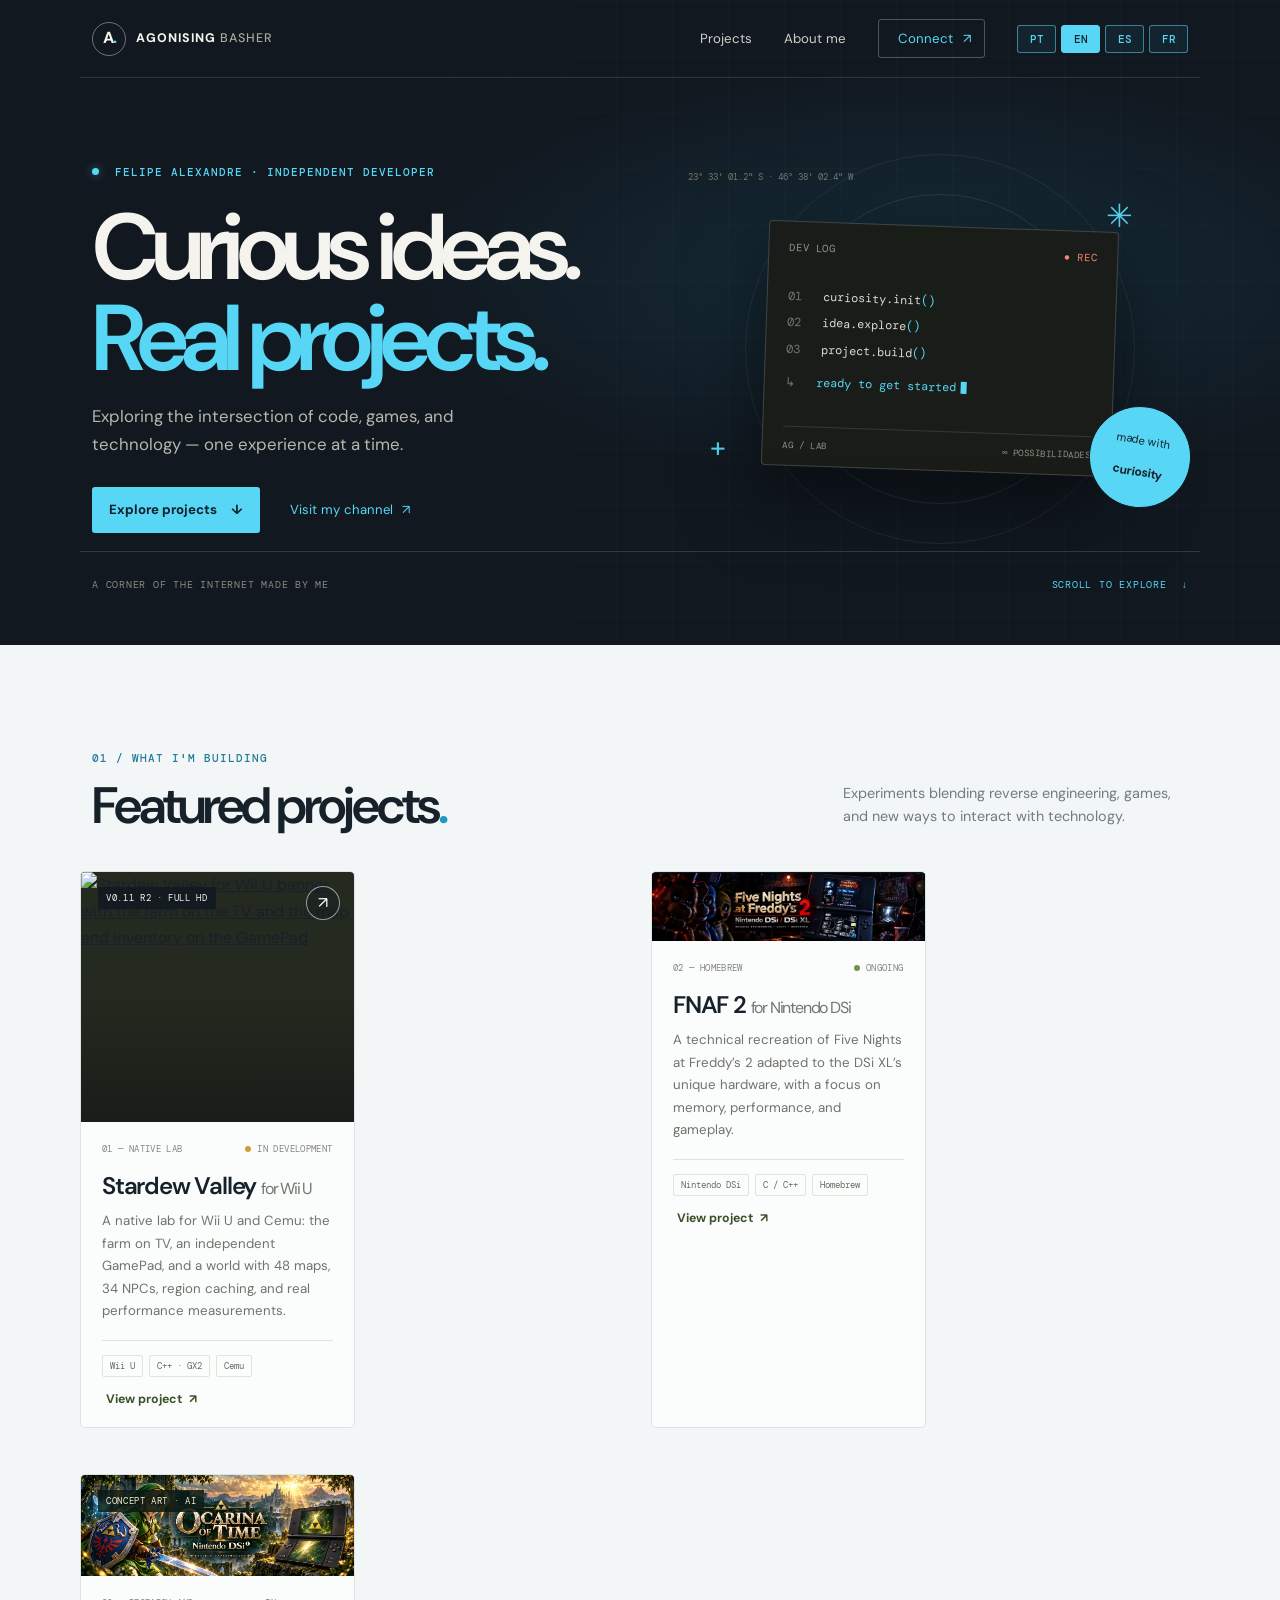
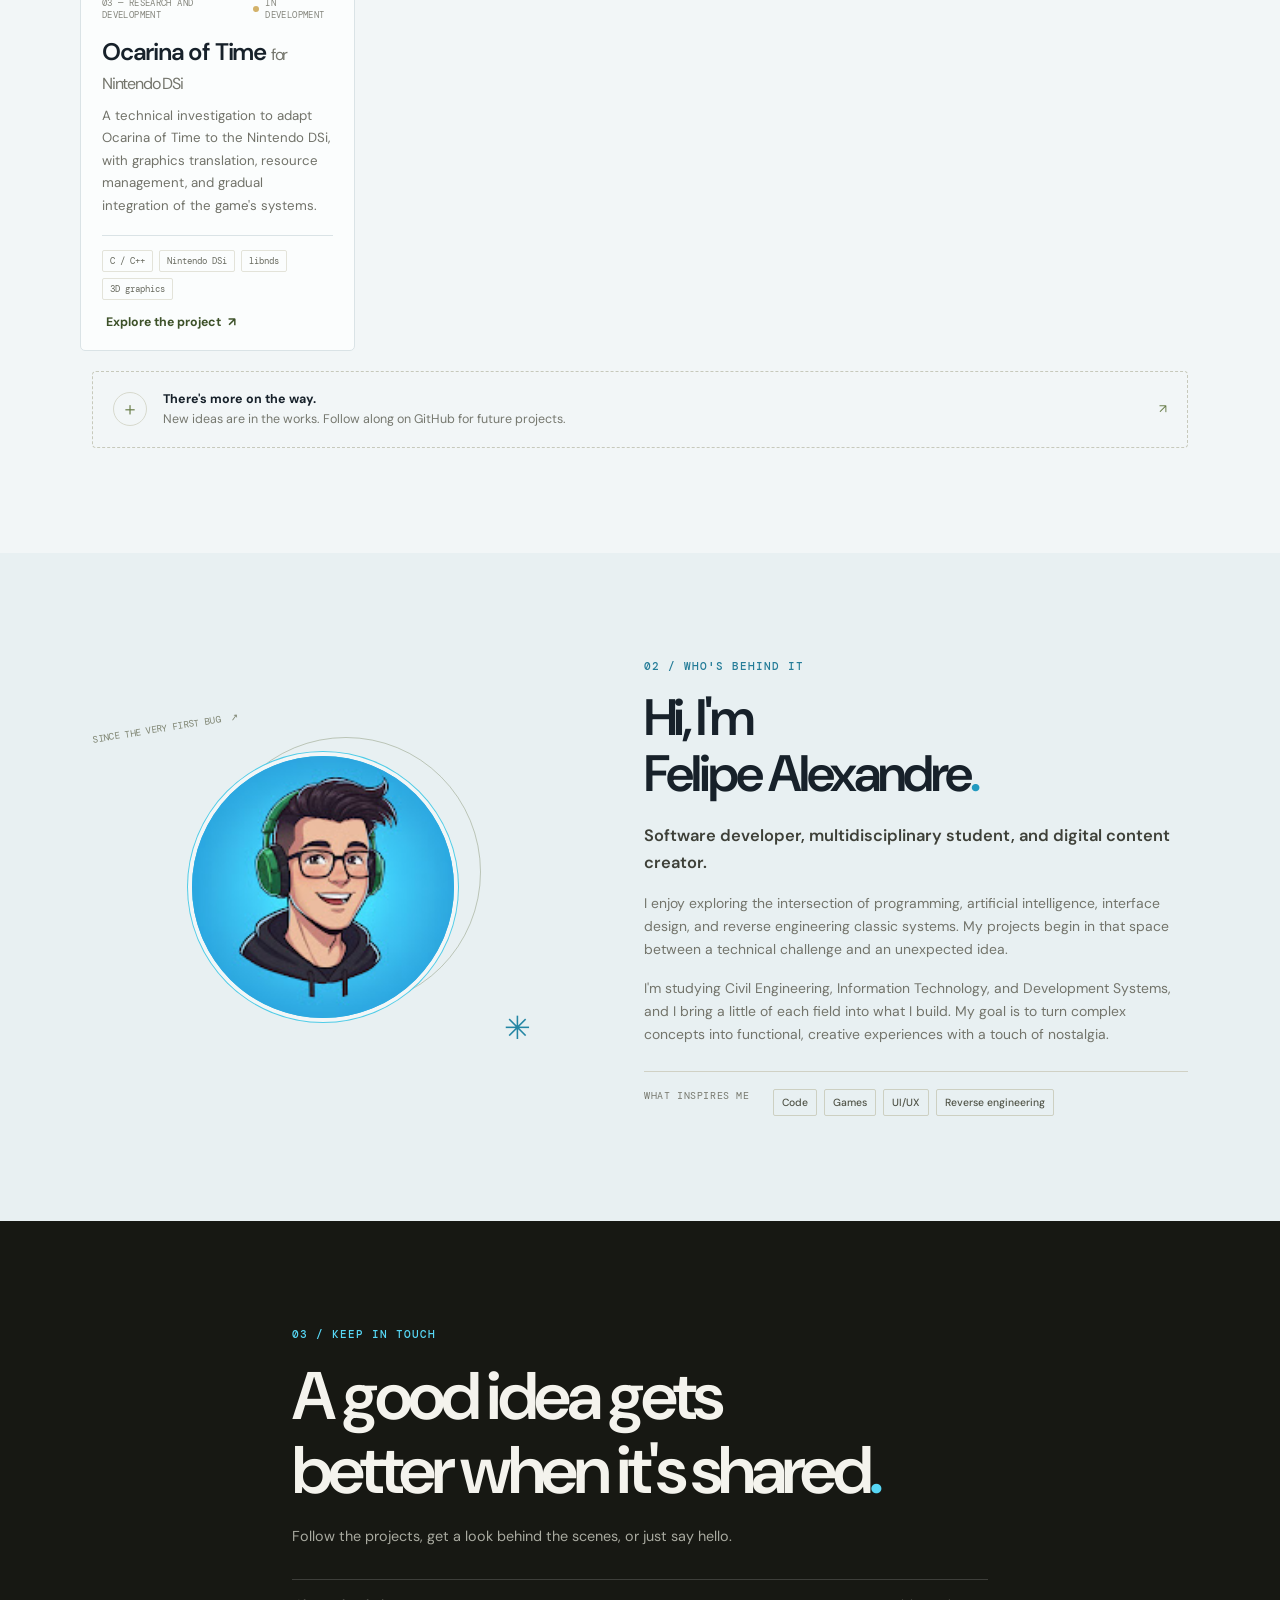
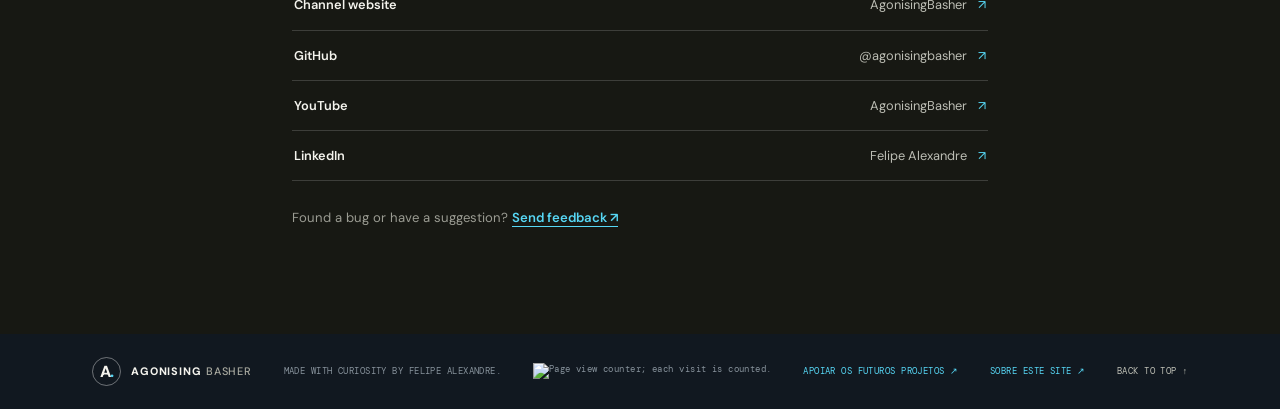
==== commit 6b734113: "Add Bootstrap responsive grid to portfolio" ====
--- a/index.html
+++ b/index.html
@@ -7,6 +7,7 @@
   <meta name="description" content="Projetos, experimentos e engenharia reversa de Felipe Alexandre — AgonisingBasher." data-i18n-content="metaDescription">
   <title>AgonisingBasher — código, curiosidade e nostalgia</title>
   <link rel="preconnect" href="https://agonisingbasher.github.io">
+  <link href="https://cdn.jsdelivr.net/npm/bootstrap@5.3.8/dist/css/bootstrap.min.css" rel="stylesheet" integrity="sha384-sRIl4kxILFvY47J16cr9ZwB07vP4J8+LH7qKQnuqkuIAvNWLzeN8tE5YBujZqJLB" crossorigin="anonymous">
   <link rel="stylesheet" href="style.css?v=20261102-lang-2">
   <script src="script.js?v=20261102-lang-2" defer></script>
 </head>
@@ -79,8 +80,8 @@
           <p class="section-intro" data-i18n="projectsIntro">Experimentos que misturam engenharia reversa, jogos e novas formas de interagir com tecnologia.</p>
         </div>
 
-        <div class="project-grid">
-          <article class="project-card project-stardew">
+        <div class="project-grid row g-4">
+          <article class="project-card project-stardew col-12 col-lg-6 p-0">
             <a class="project-image" href="https://agonisingbasher.github.io/stardew-valley-wiiu/index.html" target="_blank" rel="noreferrer" aria-label="Conheça o projeto Stardew Valley para Wii U" data-i18n-aria-label="stardewImageLabel">
               <img src="https://agonisingbasher.github.io/stardew-valley-wiiu/docs/banner.png" alt="Banner do Stardew Valley para Wii U com a fazenda na TV e o mapa e o inventário no GamePad" loading="lazy" data-i18n-alt="stardewImageAlt">
               <span class="project-image-tag" data-i18n="stardewImageTag">V0.11 R2 · FULL HD</span>
@@ -97,7 +98,7 @@
             </div>
           </article>
 
-          <article class="project-card project-fnaf">
+          <article class="project-card project-fnaf col-12 col-lg-6 p-0">
             <a class="project-image" href="https://agonisingbasher.github.io/FNAF2-DSi-Reverse-Engineering/index.html" target="_blank" rel="noreferrer" aria-label="Conheça o projeto FNAF 2 para Nintendo DSi" data-i18n-aria-label="fnafImageLabel">
               <img src="assets/fnaf2-dsi-banner.png" alt="Five Nights at Freddy's 2 para Nintendo DSi e DSi XL, com capturas do jogo e detalhes do projeto de engenharia reversa" loading="lazy" data-i18n-alt="fnafImageAlt">
               <span class="project-image-tag" data-i18n="fnafImageTag">ENGENHARIA REVERSA</span>
@@ -114,7 +115,7 @@
             </div>
           </article>
 
-          <article class="project-card project-oot">
+          <article class="project-card project-oot col-12 col-lg-6 p-0">
             <a class="project-image" href="https://agonisingbasher.github.io/ocarina-of-time-dsi/index.html" target="_blank" rel="noreferrer" aria-label="Conheça o projeto Ocarina of Time para Nintendo DSi" data-i18n-aria-label="ootCardImageLabel">
               <img src="assets/oot-dsi-banner.webp" width="2062" height="763" alt="Arte conceitual gerada por IA: Link com escudo e espada ao lado de um Nintendo DSi que exibe a Triforce, com o título Ocarina of Time. Não é uma captura do jogo em execução" loading="lazy" data-i18n-alt="ootCardImageAlt">
               <span class="project-image-tag" data-i18n="ootCardImageTag">OTD-032 · FOREST TEMPLE</span>
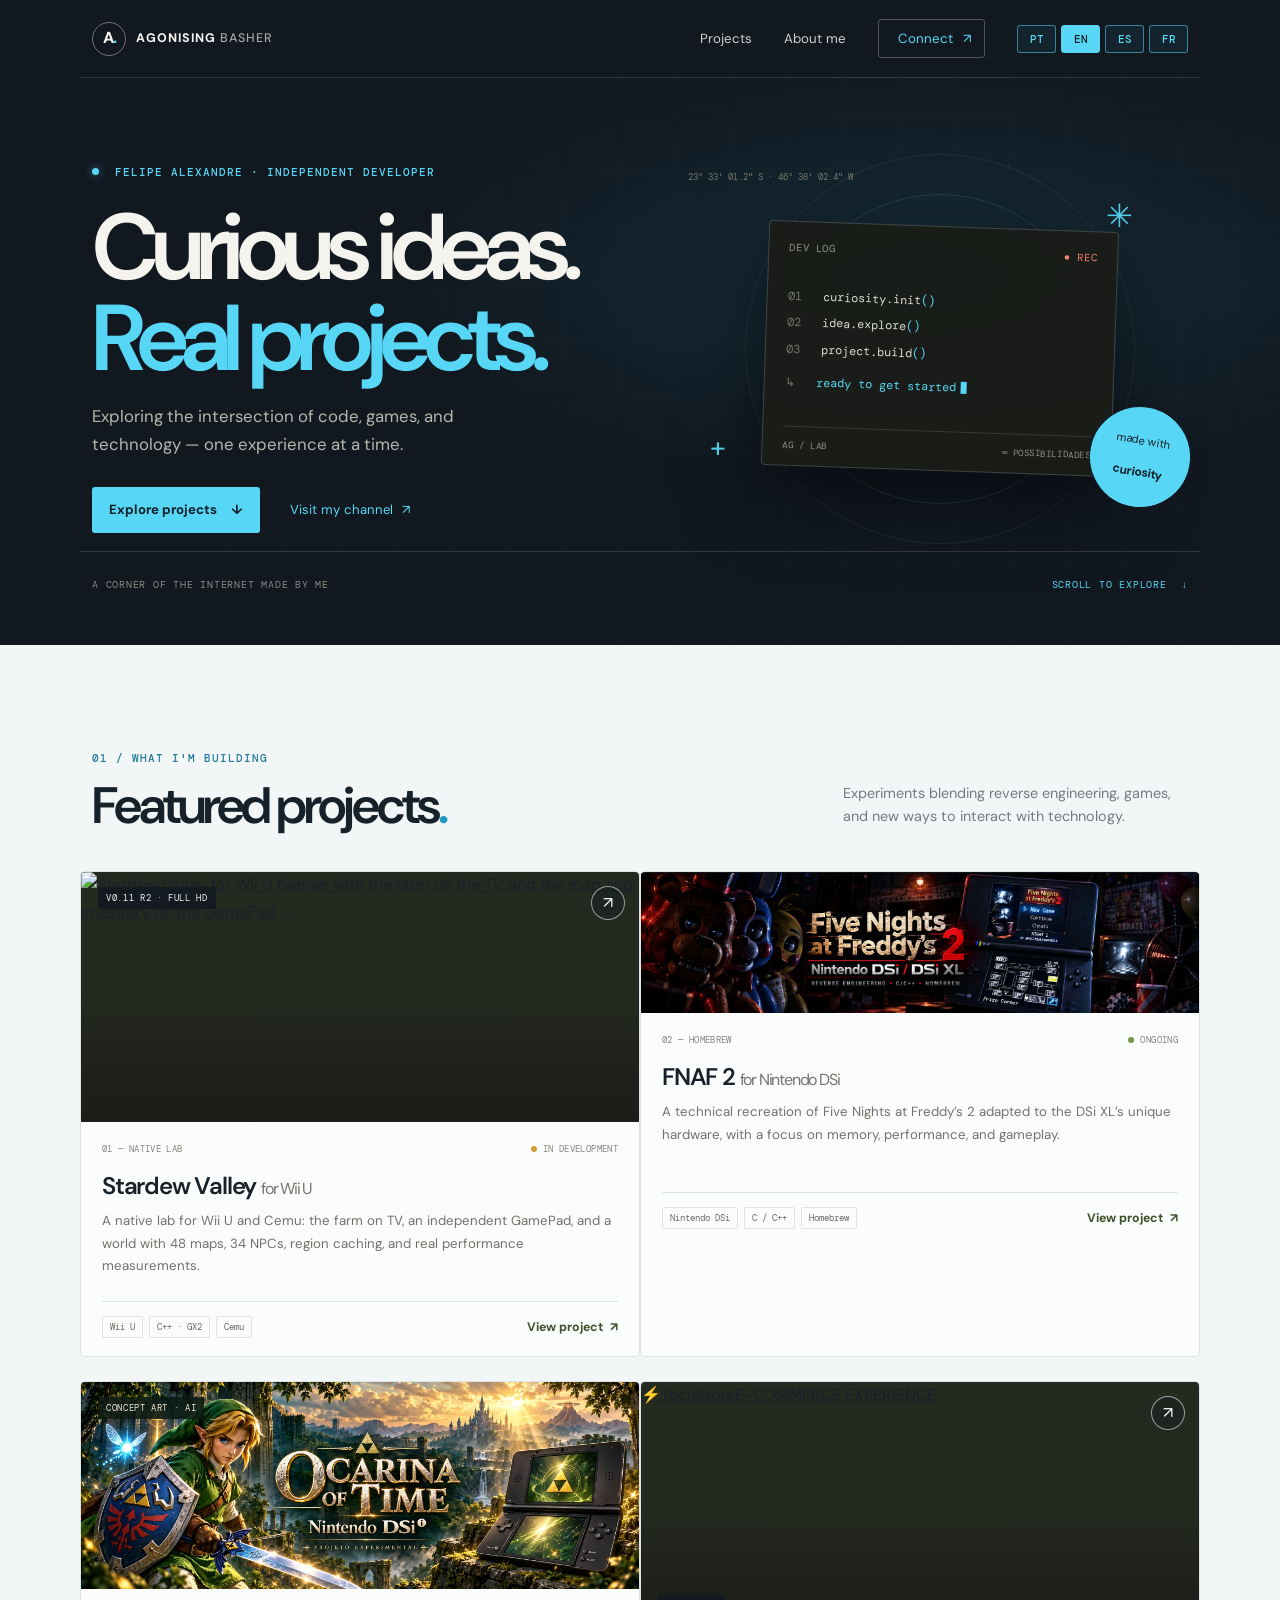
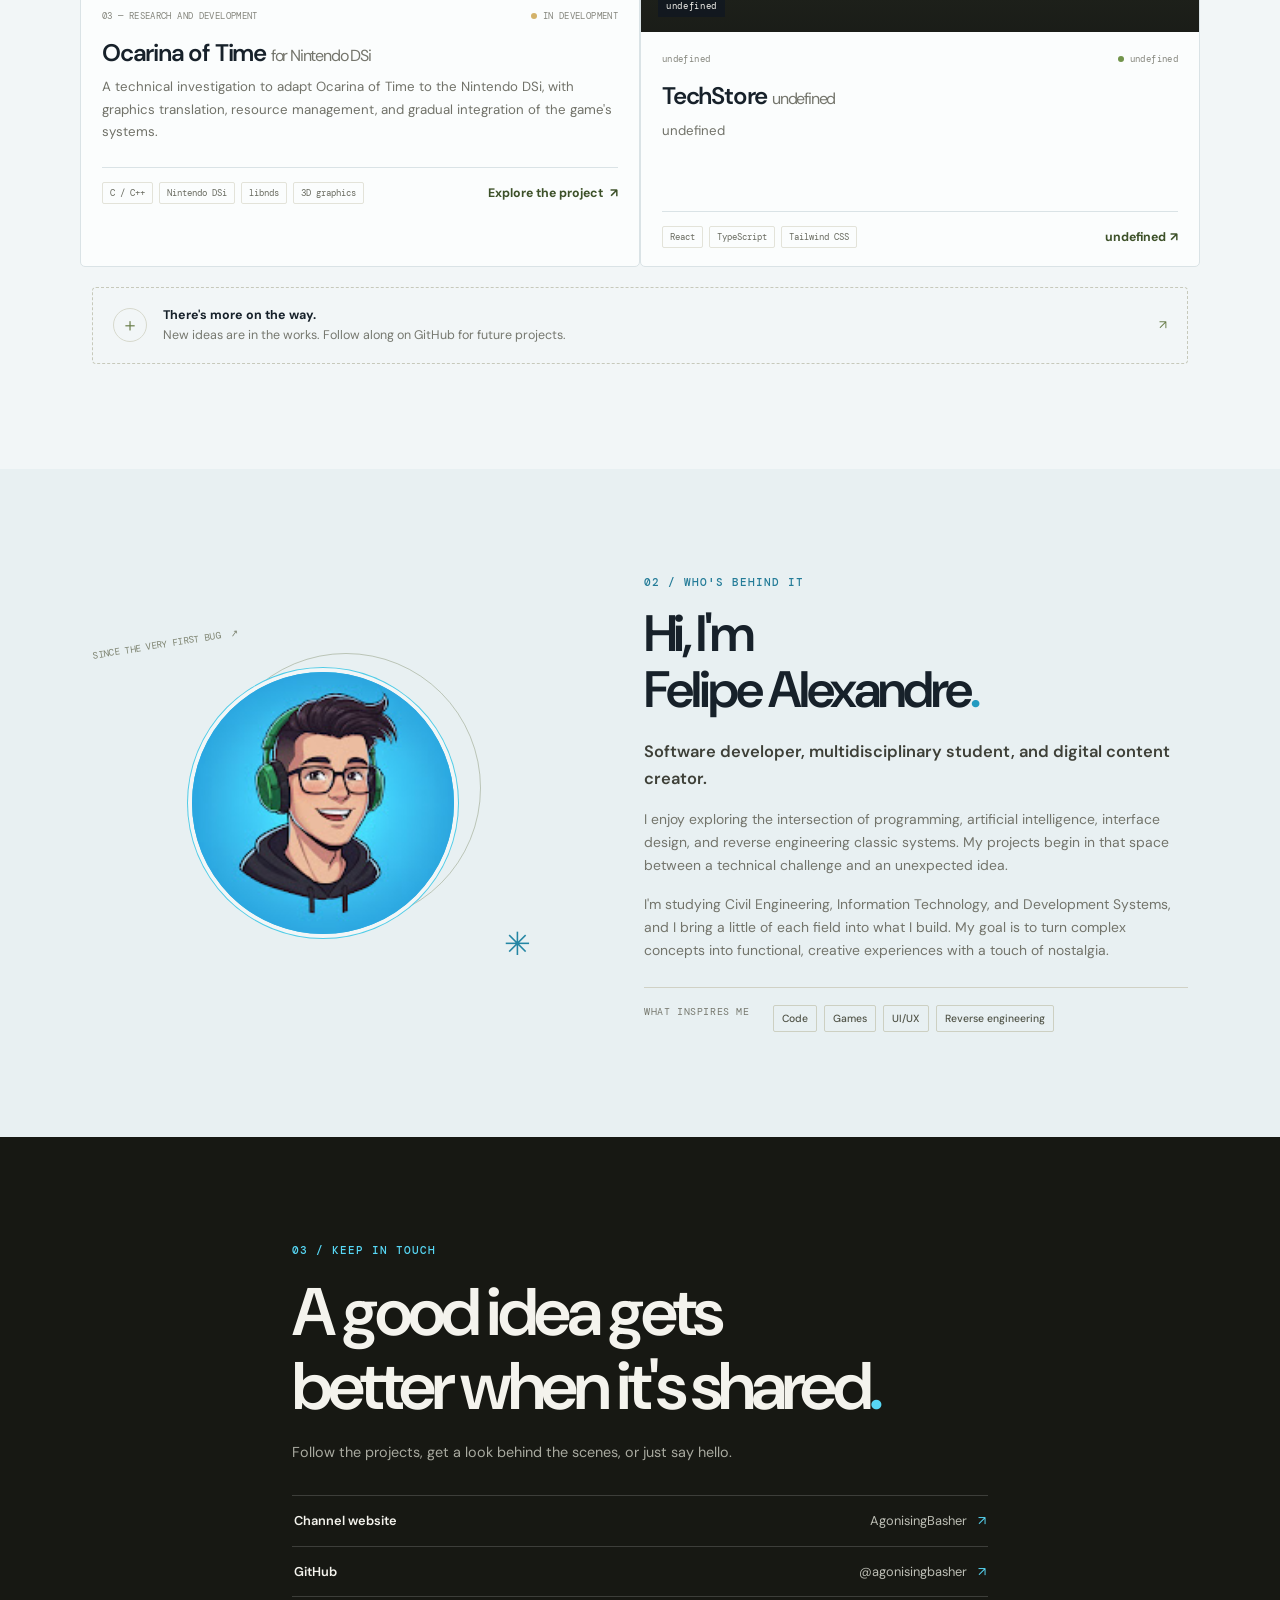
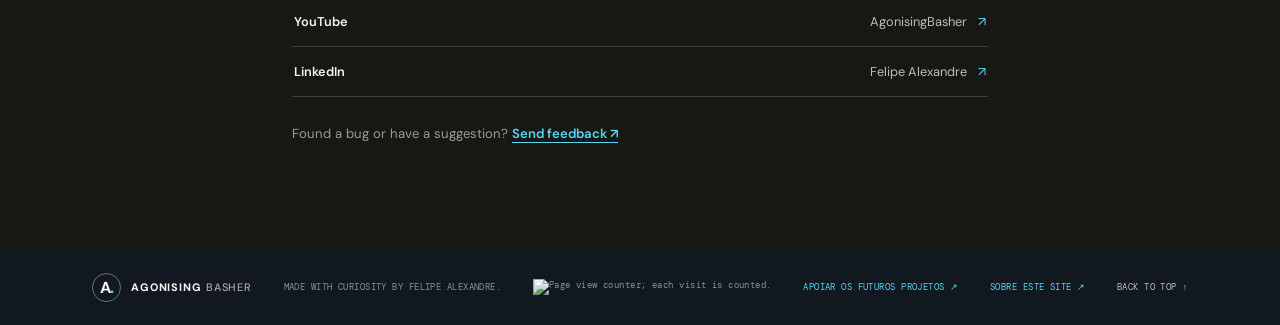
==== commit 3a20cad2: "feat: showcase TechStore live demo in portfolio projects" ====
--- a/index.html
+++ b/index.html
@@ -6,6 +6,7 @@
   <meta name="theme-color" content="#111820">
   <meta name="description" content="Projetos, experimentos e engenharia reversa de Felipe Alexandre — AgonisingBasher." data-i18n-content="metaDescription">
   <title>AgonisingBasher — código, curiosidade e nostalgia</title>
+  <link rel="icon" type="image/svg+xml" href="favicon.svg?v=2">
   <link rel="preconnect" href="https://agonisingbasher.github.io">
   <link href="https://cdn.jsdelivr.net/npm/bootstrap@5.3.8/dist/css/bootstrap.min.css" rel="stylesheet" integrity="sha384-sRIl4kxILFvY47J16cr9ZwB07vP4J8+LH7qKQnuqkuIAvNWLzeN8tE5YBujZqJLB" crossorigin="anonymous">
   <link rel="stylesheet" href="style.css?v=20261102-lang-2">
@@ -131,6 +132,22 @@
               </div>
             </div>
           </article>
+          <article class="project-card project-techstore col-12 col-lg-6 p-0">
+            <a class="project-image" href="https://agonisingbasher.github.io/DemoLoja/#topo" target="_blank" rel="noopener noreferrer" aria-label="Conheça a TechStore, loja demonstrativa" data-i18n-aria-label="techstoreImageLabel">
+              <div class="techstore-art" role="img" aria-label="Arte da TechStore, uma vitrine de tecnologia" data-i18n-aria-label="techstoreArtLabel"><span class="techstore-art-icon" aria-hidden="true">⚡</span><span class="techstore-art-name">Tech<span>Store</span></span><span class="techstore-art-caption">E-COMMERCE EXPERIENCE</span></div>
+              <span class="project-image-tag" data-i18n="techstoreImageTag">REACT · TYPESCRIPT</span>
+              <span class="image-arrow" aria-hidden="true">↗</span>
+            </a>
+            <div class="project-content">
+              <div class="project-meta"><span data-i18n="techstoreMeta">04 — DESENVOLVIMENTO FULL-STACK</span><span class="project-status status-active"><span class="status-indicator" aria-hidden="true"></span><span data-i18n="techstoreStatus">DEMONSTRAÇÃO ONLINE</span></span></div>
+              <h3>TechStore <span data-i18n="techstoreSubtitle">— Loja demonstrativa</span></h3>
+              <p data-i18n="techstoreDescription">Vitrine interativa de tecnologia e games com catálogo, filtros, carrinho, pedidos simulados e painel administrativo. Projeto de portfólio sem transações reais.</p>
+              <div class="project-bottom">
+                <div class="tag-list"><span>React</span><span>TypeScript</span><span>Tailwind CSS</span></div>
+                <a class="project-link" href="https://agonisingbasher.github.io/DemoLoja/#topo" target="_blank" rel="noopener noreferrer"><span data-i18n="techstoreLink">Explorar a TechStore</span><span aria-hidden="true">↗</span></a>
+              </div>
+            </div>
+          </article>
         </div>
 
         <a class="next-project" href="https://github.com/agonisingbasher" target="_blank" rel="noreferrer">
--- a/style.css
+++ b/style.css
@@ -86,7 +86,7 @@
 h2 { margin: 10px 0 0; font-size: clamp(2.1rem, 4vw, 3.25rem); font-weight: 600; letter-spacing: -.06em; line-height: 1.1; }
 .heading-period { color: #229ac0; }
 .section-intro { max-width: 345px; margin: 0 0 5px; color: var(--muted); font-size: .9rem; }
-.project-grid { display: grid; grid-template-columns: repeat(2, minmax(0, 1fr)); gap: 22px; }
+.project-grid { display: flex; flex-wrap: wrap; gap: 0; }
 .project-card { overflow: hidden; border: 1px solid var(--line); border-radius: 5px; background: #fbfdfd; }
 .project-image { position: relative; display: block; overflow: hidden; height: 250px; background: #252a20; }
 .project-image img { display: block; width: 100%; height: 100%; object-fit: cover; transition: transform .45s ease; }
@@ -220,7 +220,7 @@
   .section-pad { padding: 73px 0; }
   .section-heading { display: block; margin-bottom: 25px; }
   .section-intro { margin-top: 13px; }
-  .project-grid { grid-template-columns: 1fr; gap: 15px; }
+  .project-grid { gap: 0; }
   .project-image { height: clamp(195px, 58vw, 270px); }
   .project-content > p { min-height: 0; }
   .next-project { padding: 14px 12px; font-size: .72rem; }
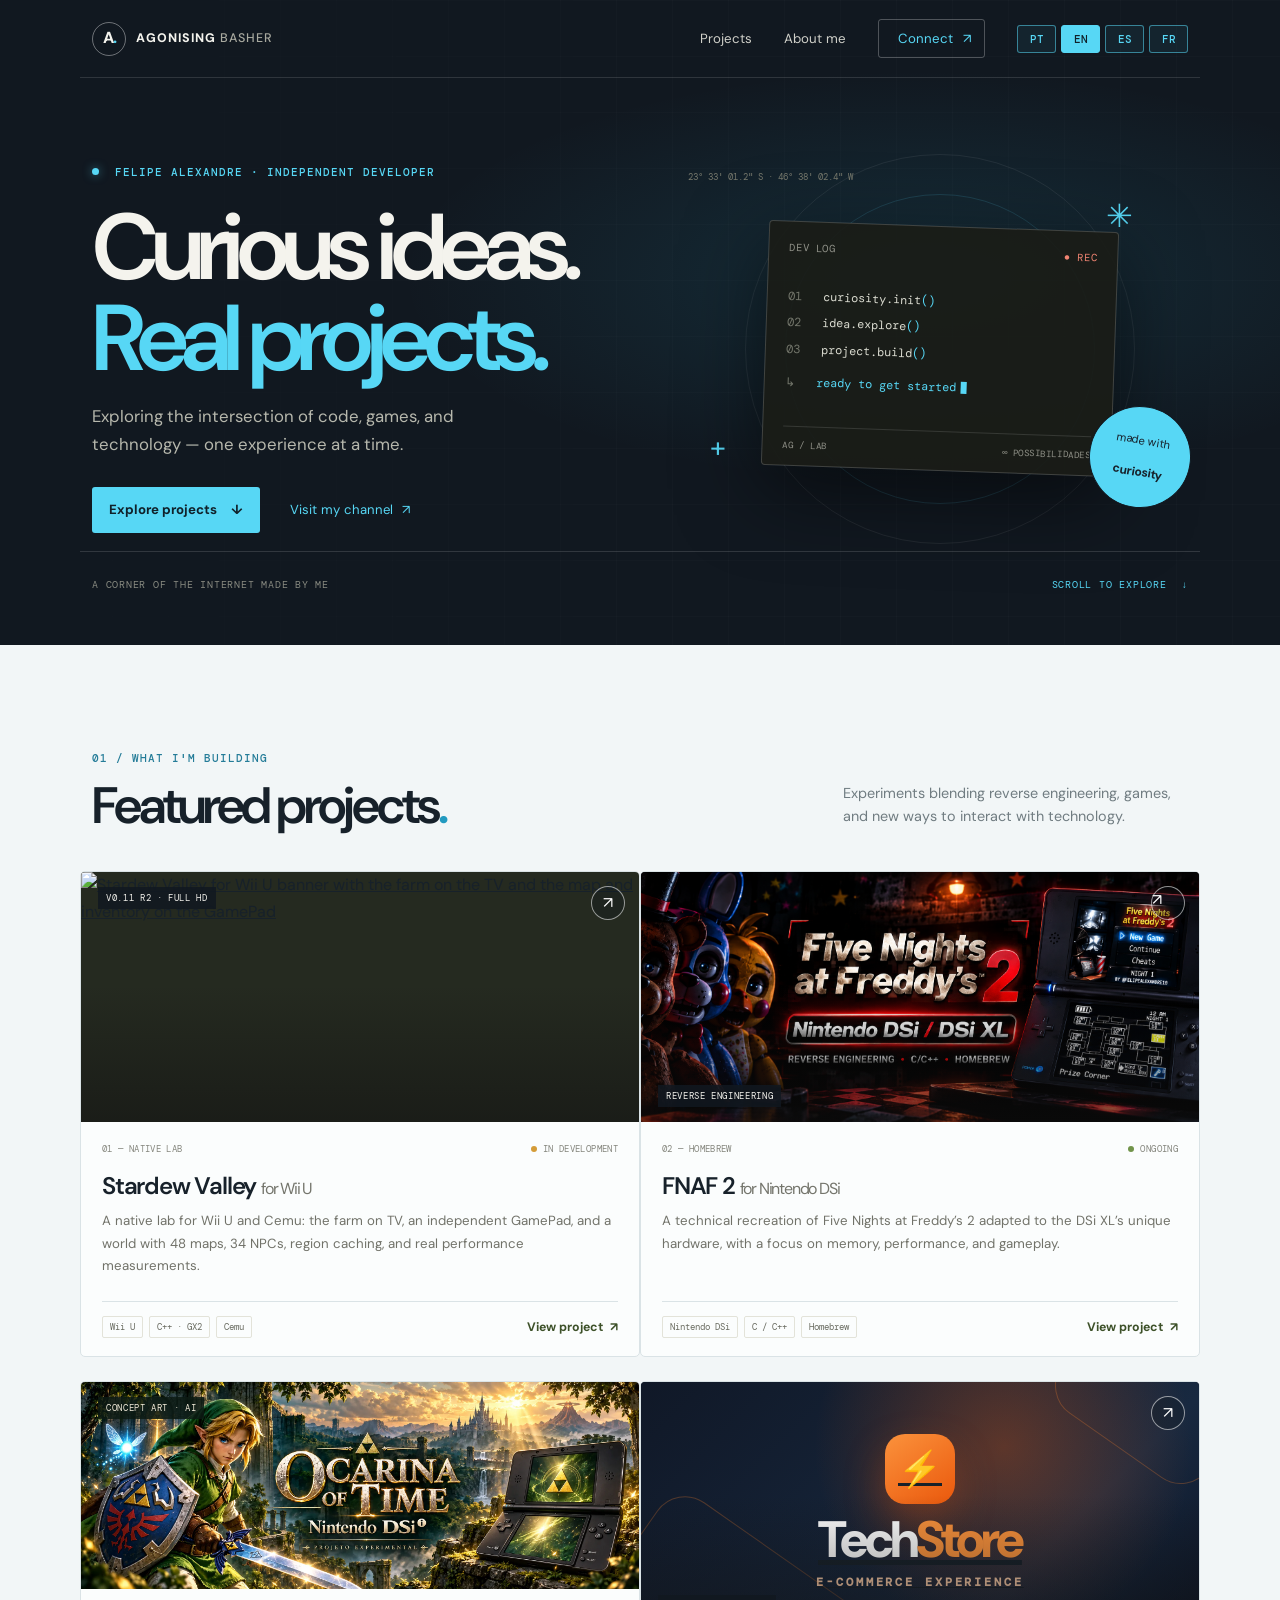
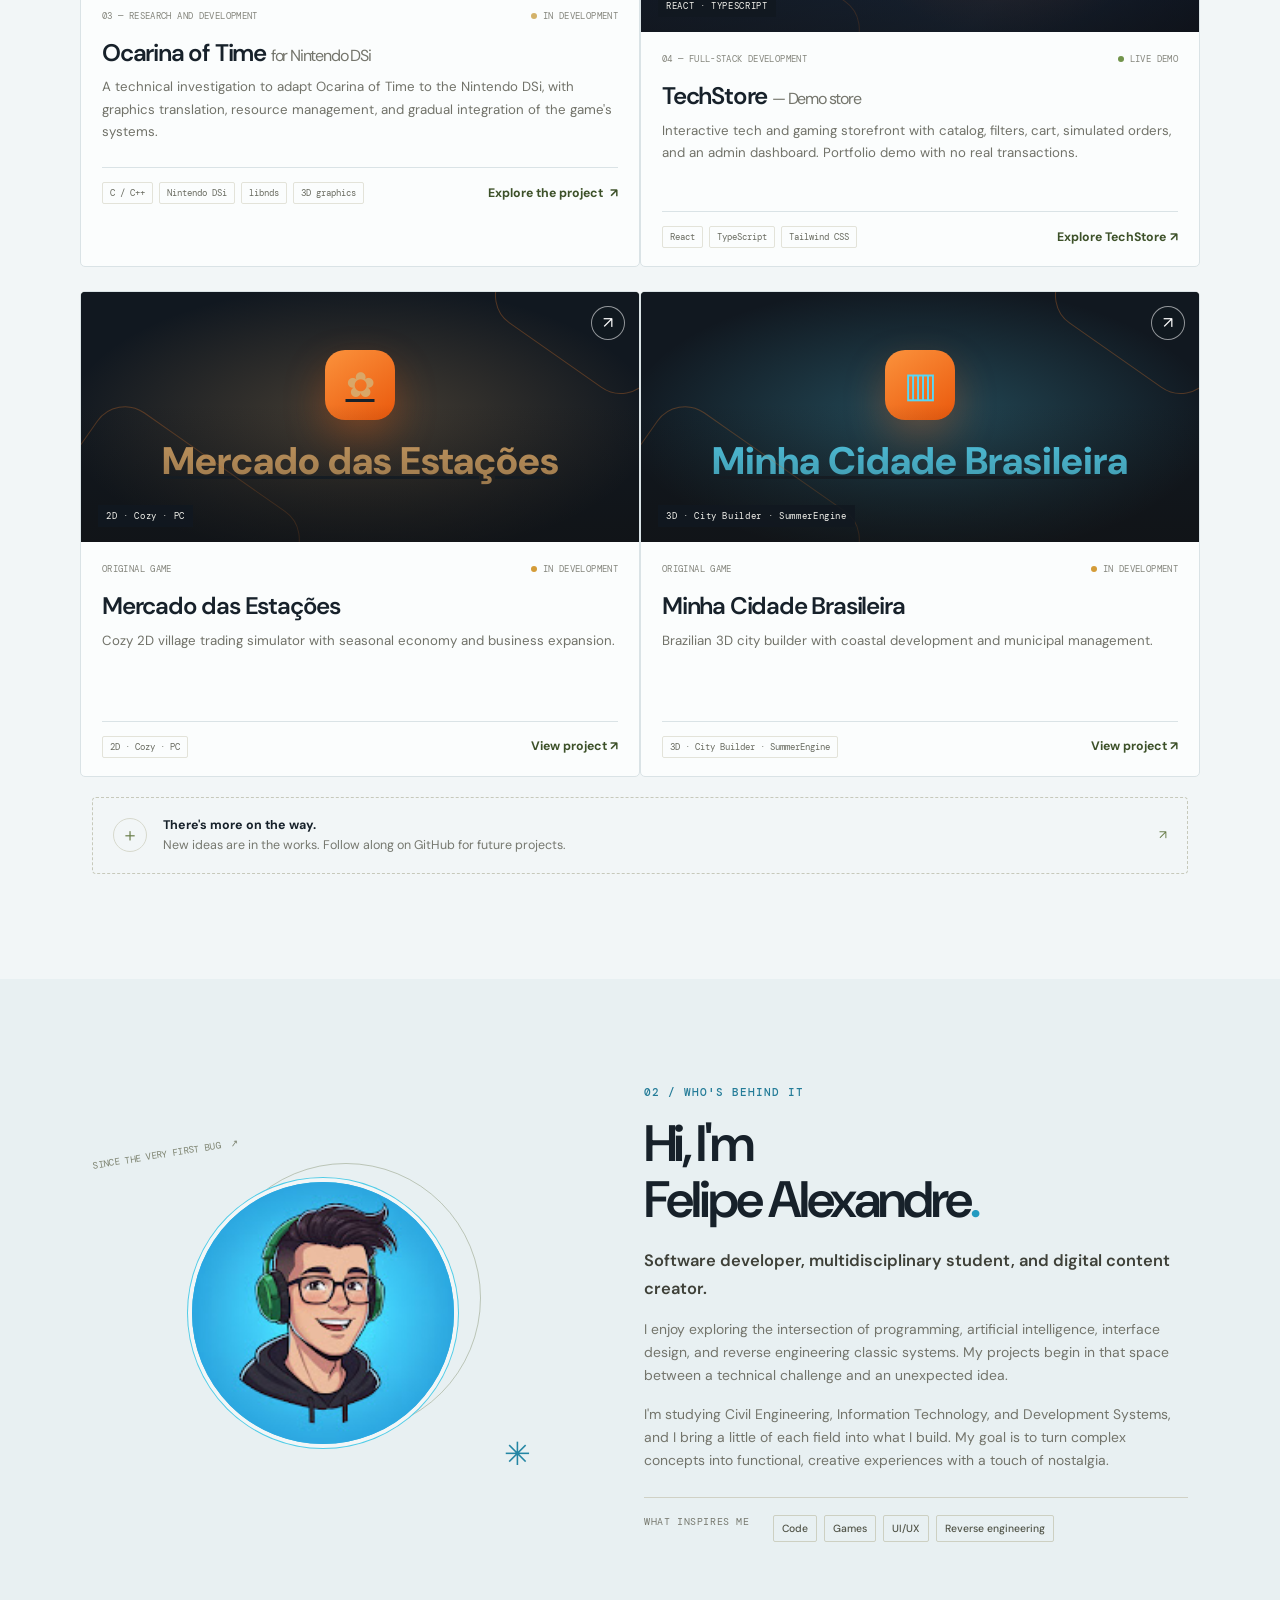
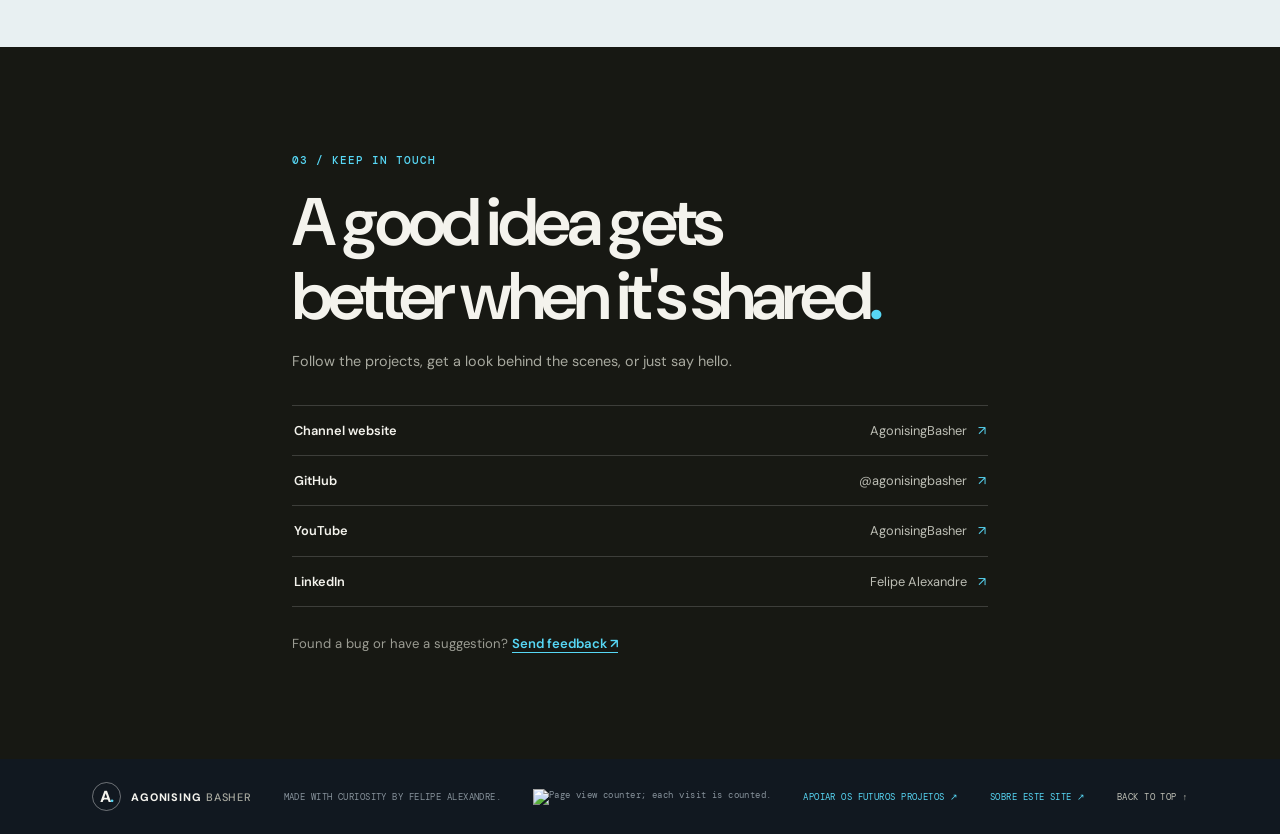
==== commit 5f935c15: "Announce both original games on portfolio homepage" ====
--- a/index.html
+++ b/index.html
@@ -10,7 +10,7 @@
   <link rel="preconnect" href="https://agonisingbasher.github.io">
   <link href="https://cdn.jsdelivr.net/npm/bootstrap@5.3.8/dist/css/bootstrap.min.css" rel="stylesheet" integrity="sha384-sRIl4kxILFvY47J16cr9ZwB07vP4J8+LH7qKQnuqkuIAvNWLzeN8tE5YBujZqJLB" crossorigin="anonymous">
   <link rel="stylesheet" href="style.css?v=20261102-lang-2">
-  <script src="script.js?v=20261102-lang-2" defer></script>
+  <script src="script.js?v=20261124-games" defer></script>
 </head>
 <body>
   <header class="site-header">
@@ -148,6 +148,8 @@
               </div>
             </div>
           </article>
+<article class="project-card col-12 col-lg-6 p-0"><a class="project-image" data-lang-link href="mercado-das-estacoes/index.html" aria-label="Mercado das Estações"><div class="techstore-art" style="background:radial-gradient(ellipse at center,#d9a76844,transparent 75%),#111820;color:#d9a768"><span class="techstore-art-icon" aria-hidden="true">✿</span><span style="font-size:clamp(1.4rem,3vw,2.4rem);font-weight:800;text-align:center">Mercado das Estações</span></div><span class="project-image-tag">2D · Cozy · PC</span><span class="image-arrow" aria-hidden="true">↗</span></a><div class="project-content"><div class="project-meta"><span data-i18n="originalGame">PROJETO AUTORAL</span><span class="project-status status-progress"><span class="status-indicator" aria-hidden="true"></span><span data-i18n="gameDevelopment">EM DESENVOLVIMENTO</span></span></div><h3>Mercado das Estações</h3><p data-i18n="marketDescription">Simulador de comércio 2D em um vilarejo acolhedor, com economia sazonal e expansão de negócios.</p><div class="project-bottom"><div class="tag-list"><span>2D · Cozy · PC</span></div><a class="project-link" data-lang-link href="mercado-das-estacoes/index.html"><span data-i18n="projectLink">Ver projeto</span> ↗</a></div></div></article>
+<article class="project-card col-12 col-lg-6 p-0"><a class="project-image" data-lang-link href="minha-cidade-brasileira/index.html" aria-label="Minha Cidade Brasileira"><div class="techstore-art" style="background:radial-gradient(ellipse at center,#57d7f544,transparent 75%),#111820;color:#57d7f5"><span class="techstore-art-icon" aria-hidden="true">▥</span><span style="font-size:clamp(1.4rem,3vw,2.4rem);font-weight:800;text-align:center">Minha Cidade Brasileira</span></div><span class="project-image-tag">3D · City Builder · SummerEngine</span><span class="image-arrow" aria-hidden="true">↗</span></a><div class="project-content"><div class="project-meta"><span data-i18n="originalGame">PROJETO AUTORAL</span><span class="project-status status-progress"><span class="status-indicator" aria-hidden="true"></span><span data-i18n="gameDevelopment">EM DESENVOLVIMENTO</span></span></div><h3>Minha Cidade Brasileira</h3><p data-i18n="cityDescription">Simulador urbano 3D com identidade brasileira, urbanização litorânea e gestão municipal.</p><div class="project-bottom"><div class="tag-list"><span>3D · City Builder · SummerEngine</span></div><a class="project-link" data-lang-link href="minha-cidade-brasileira/index.html"><span data-i18n="projectLink">Ver projeto</span> ↗</a></div></div></article>
         </div>
 
         <a class="next-project" href="https://github.com/agonisingbasher" target="_blank" rel="noreferrer">
--- a/style.css
+++ b/style.css
@@ -92,9 +92,9 @@
 .project-image img { display: block; width: 100%; height: 100%; object-fit: cover; transition: transform .45s ease; }
 .project-stardew .project-image img { object-position: center 49%; }
 .project-stardew .project-image-tag { top: 15px; bottom: auto; }
-.project-fnaf .project-image { height: auto; aspect-ratio: 1700 / 430; background: #10151e; }
-.project-fnaf .project-image img { object-fit: contain; }
-.project-fnaf .project-image::after, .project-fnaf .project-image-tag, .project-fnaf .image-arrow { display: none; }
+.project-fnaf .project-image { height: 250px; aspect-ratio: auto; background: #10151e; }
+.project-fnaf .project-image img { object-fit: cover; object-position: 52% center; }
+.project-fnaf .project-image::after, .project-fnaf .project-image-tag, .project-fnaf .image-arrow { display: revert; }
 .project-image:hover img { transform: scale(1.04); }
 .project-image::after { position: absolute; inset: 45% 0 0; background: linear-gradient(transparent, #1118); content: ""; }
 .project-image-tag { position: absolute; z-index: 1; bottom: 15px; left: 17px; padding: 5px 8px; background: #111820db; color: #f4f3ed; font: .58rem var(--mono); letter-spacing: .07em; }
@@ -249,3 +249,15 @@
   html { scroll-behavior: auto; }
   *, *::before, *::after { animation-duration: .01ms !important; animation-iteration-count: 1 !important; scroll-behavior: auto !important; transition-duration: .01ms !important; }
 }
+
+/* TechStore: portfolio project cover */
+.project-techstore .project-image { background: #0c1424; }
+.techstore-art { display:flex; position:relative; flex-direction:column; align-items:center; justify-content:center; gap:10px; width:100%; min-height:260px; height:100%; overflow:hidden; background:radial-gradient(circle at 65% 25%,#ea580c55,transparent 46%),linear-gradient(135deg,#101827,#182940 70%,#0c1424); color:#fff; }
+.techstore-art::before,.techstore-art::after { content:""; position:absolute; width:180px; height:180px; border:1px solid #ff822a44; border-radius:34px; transform:rotate(35deg); }
+.techstore-art::before { top:-100px; right:-58px; }
+.techstore-art::after { bottom:-128px; left:-55px; width:240px; height:240px; }
+.techstore-art-icon { display:grid; place-items:center; width:70px; height:70px; border-radius:20px; background:linear-gradient(145deg,#fb923c,#ea580c); font-size:2.2rem; box-shadow:0 18px 42px #ea580c55; }
+.techstore-art-name { font-size:clamp(2.3rem,4vw,3.6rem); font-weight:800; line-height:1; letter-spacing:-.07em; }
+.techstore-art-name span { color:#fb923c; }
+.techstore-art-caption { color:#ffcfaa; font:600 .72rem var(--mono); letter-spacing:.25em; }
+@media(max-width:600px) { .techstore-art { min-height:210px; } }
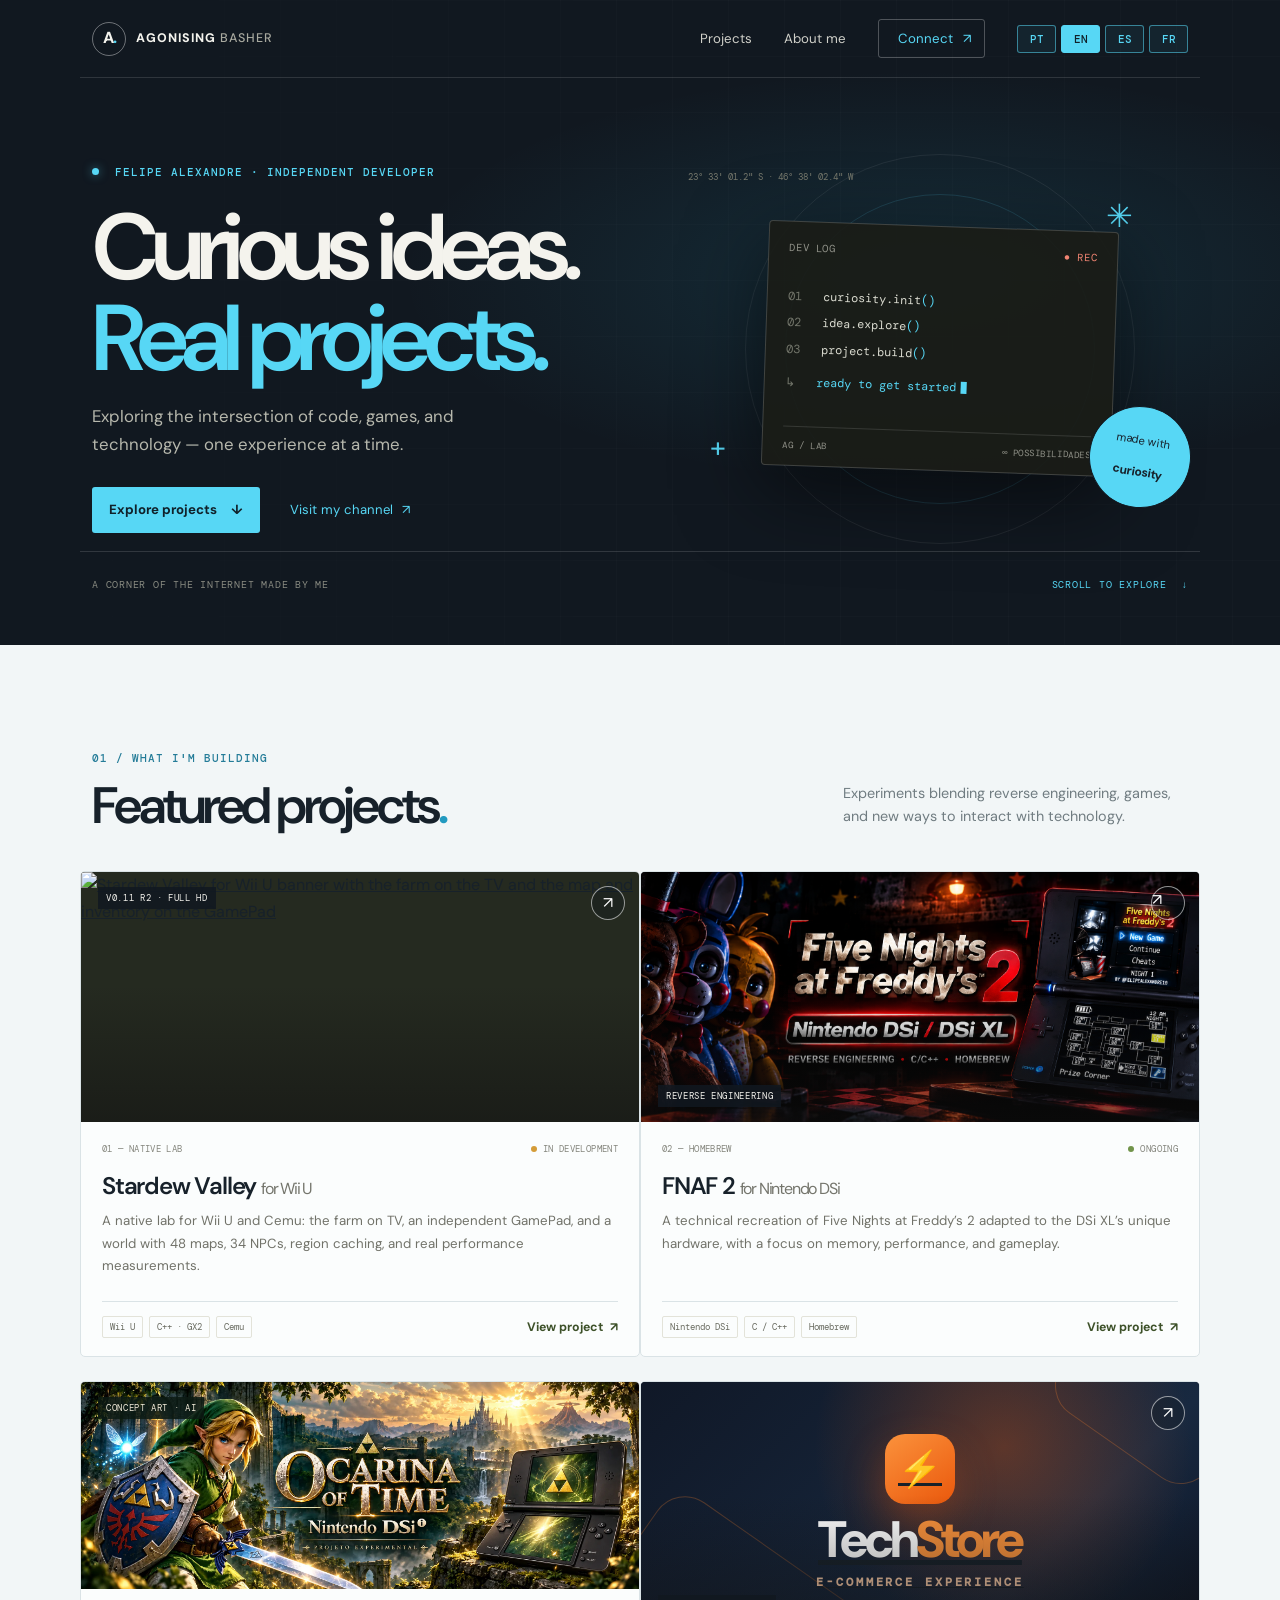
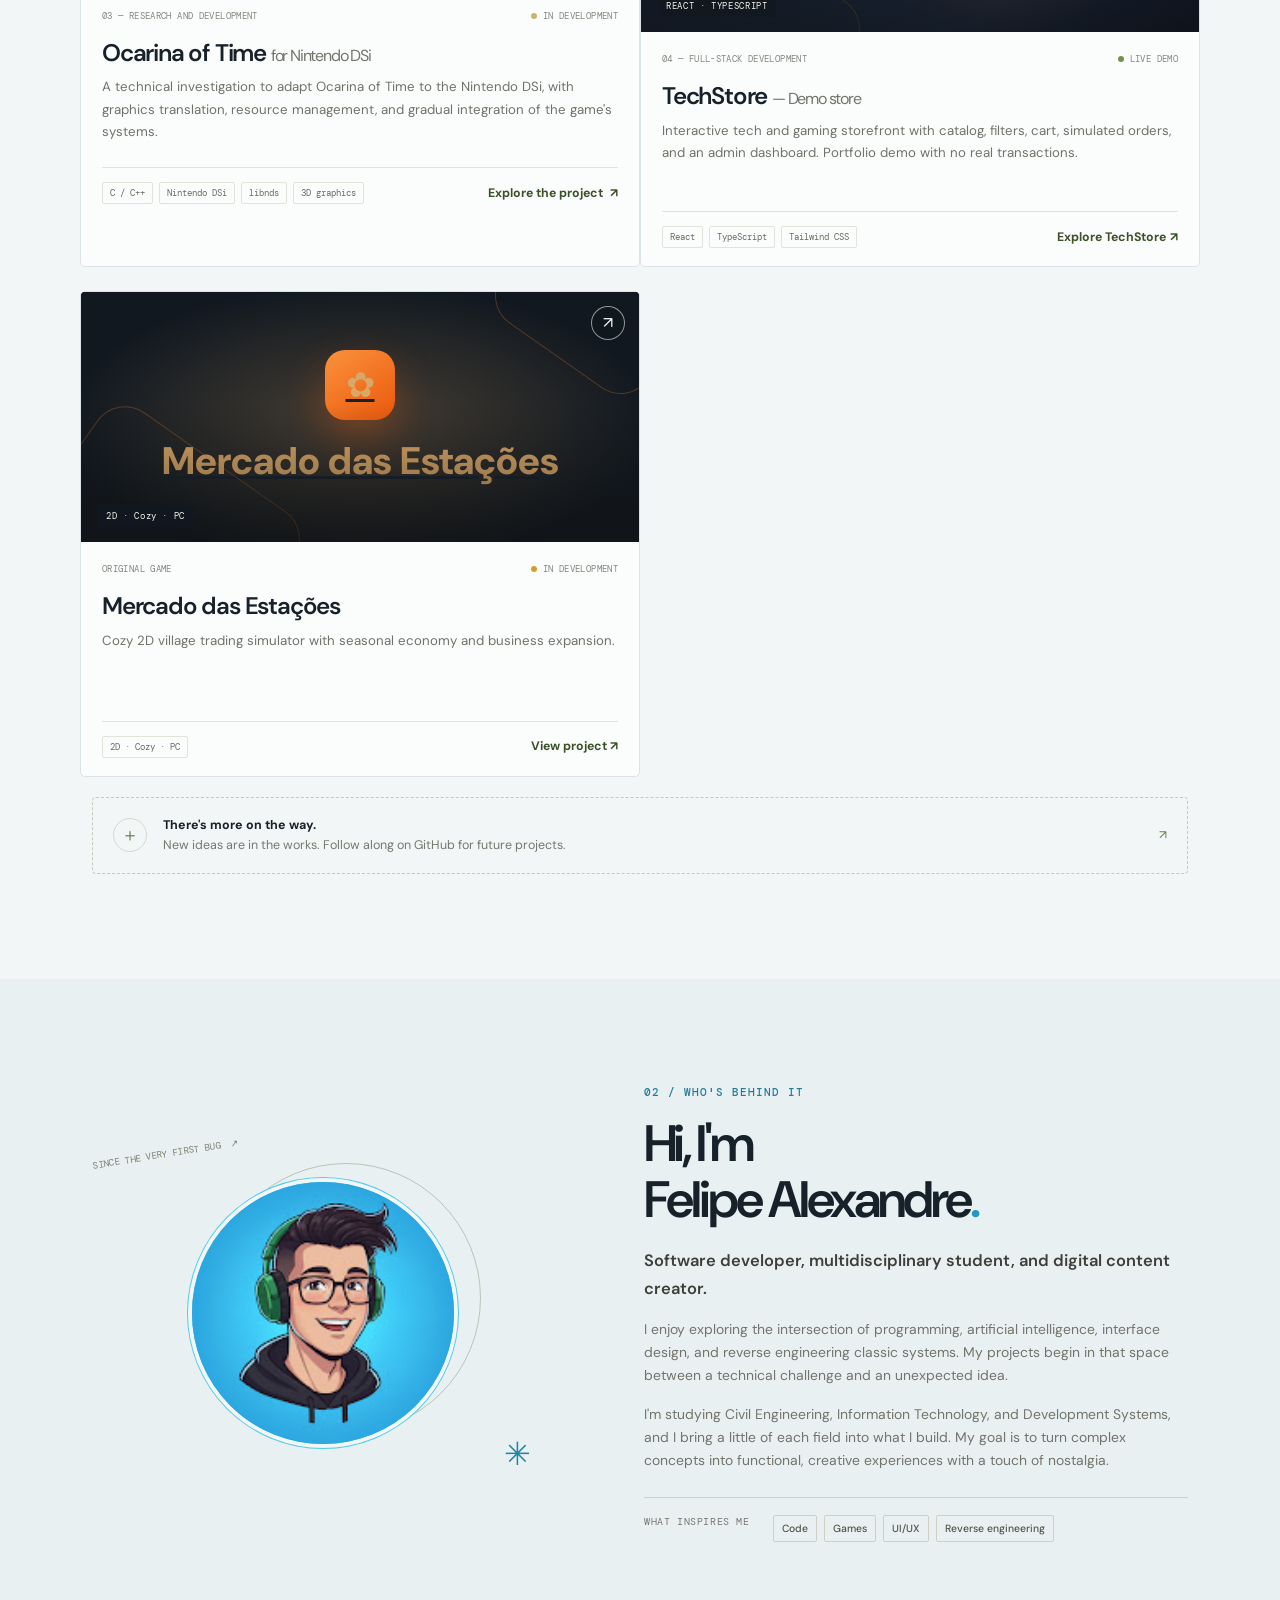
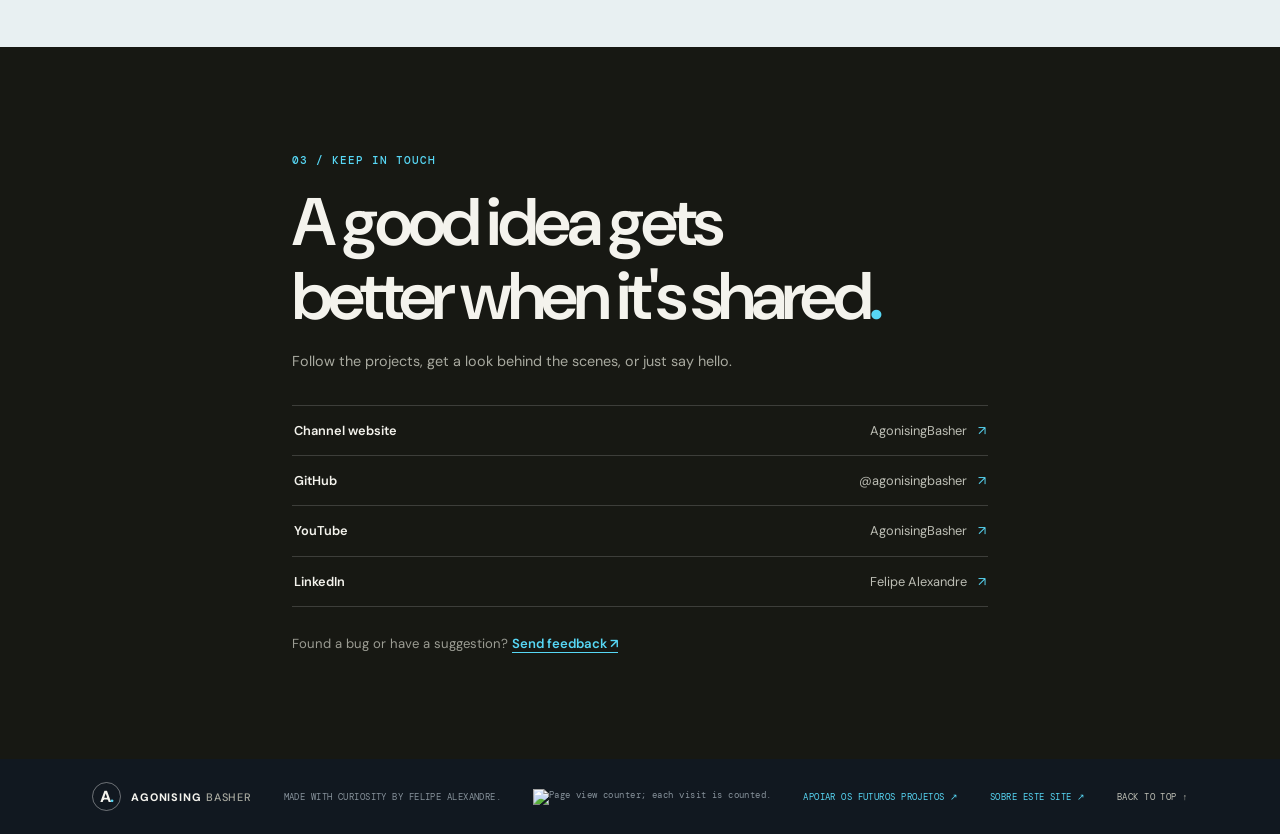
==== commit 1d2cc478: "Temporarily hide Minha Cidade Brasileira from portfolio" ====
--- a/index.html
+++ b/index.html
@@ -149,7 +149,7 @@
             </div>
           </article>
 <article class="project-card col-12 col-lg-6 p-0"><a class="project-image" data-lang-link href="mercado-das-estacoes/index.html" aria-label="Mercado das Estações"><div class="techstore-art" style="background:radial-gradient(ellipse at center,#d9a76844,transparent 75%),#111820;color:#d9a768"><span class="techstore-art-icon" aria-hidden="true">✿</span><span style="font-size:clamp(1.4rem,3vw,2.4rem);font-weight:800;text-align:center">Mercado das Estações</span></div><span class="project-image-tag">2D · Cozy · PC</span><span class="image-arrow" aria-hidden="true">↗</span></a><div class="project-content"><div class="project-meta"><span data-i18n="originalGame">PROJETO AUTORAL</span><span class="project-status status-progress"><span class="status-indicator" aria-hidden="true"></span><span data-i18n="gameDevelopment">EM DESENVOLVIMENTO</span></span></div><h3>Mercado das Estações</h3><p data-i18n="marketDescription">Simulador de comércio 2D em um vilarejo acolhedor, com economia sazonal e expansão de negócios.</p><div class="project-bottom"><div class="tag-list"><span>2D · Cozy · PC</span></div><a class="project-link" data-lang-link href="mercado-das-estacoes/index.html"><span data-i18n="projectLink">Ver projeto</span> ↗</a></div></div></article>
-<article class="project-card col-12 col-lg-6 p-0"><a class="project-image" data-lang-link href="minha-cidade-brasileira/index.html" aria-label="Minha Cidade Brasileira"><div class="techstore-art" style="background:radial-gradient(ellipse at center,#57d7f544,transparent 75%),#111820;color:#57d7f5"><span class="techstore-art-icon" aria-hidden="true">▥</span><span style="font-size:clamp(1.4rem,3vw,2.4rem);font-weight:800;text-align:center">Minha Cidade Brasileira</span></div><span class="project-image-tag">3D · City Builder · SummerEngine</span><span class="image-arrow" aria-hidden="true">↗</span></a><div class="project-content"><div class="project-meta"><span data-i18n="originalGame">PROJETO AUTORAL</span><span class="project-status status-progress"><span class="status-indicator" aria-hidden="true"></span><span data-i18n="gameDevelopment">EM DESENVOLVIMENTO</span></span></div><h3>Minha Cidade Brasileira</h3><p data-i18n="cityDescription">Simulador urbano 3D com identidade brasileira, urbanização litorânea e gestão municipal.</p><div class="project-bottom"><div class="tag-list"><span>3D · City Builder · SummerEngine</span></div><a class="project-link" data-lang-link href="minha-cidade-brasileira/index.html"><span data-i18n="projectLink">Ver projeto</span> ↗</a></div></div></article>
+
         </div>
 
         <a class="next-project" href="https://github.com/agonisingbasher" target="_blank" rel="noreferrer">
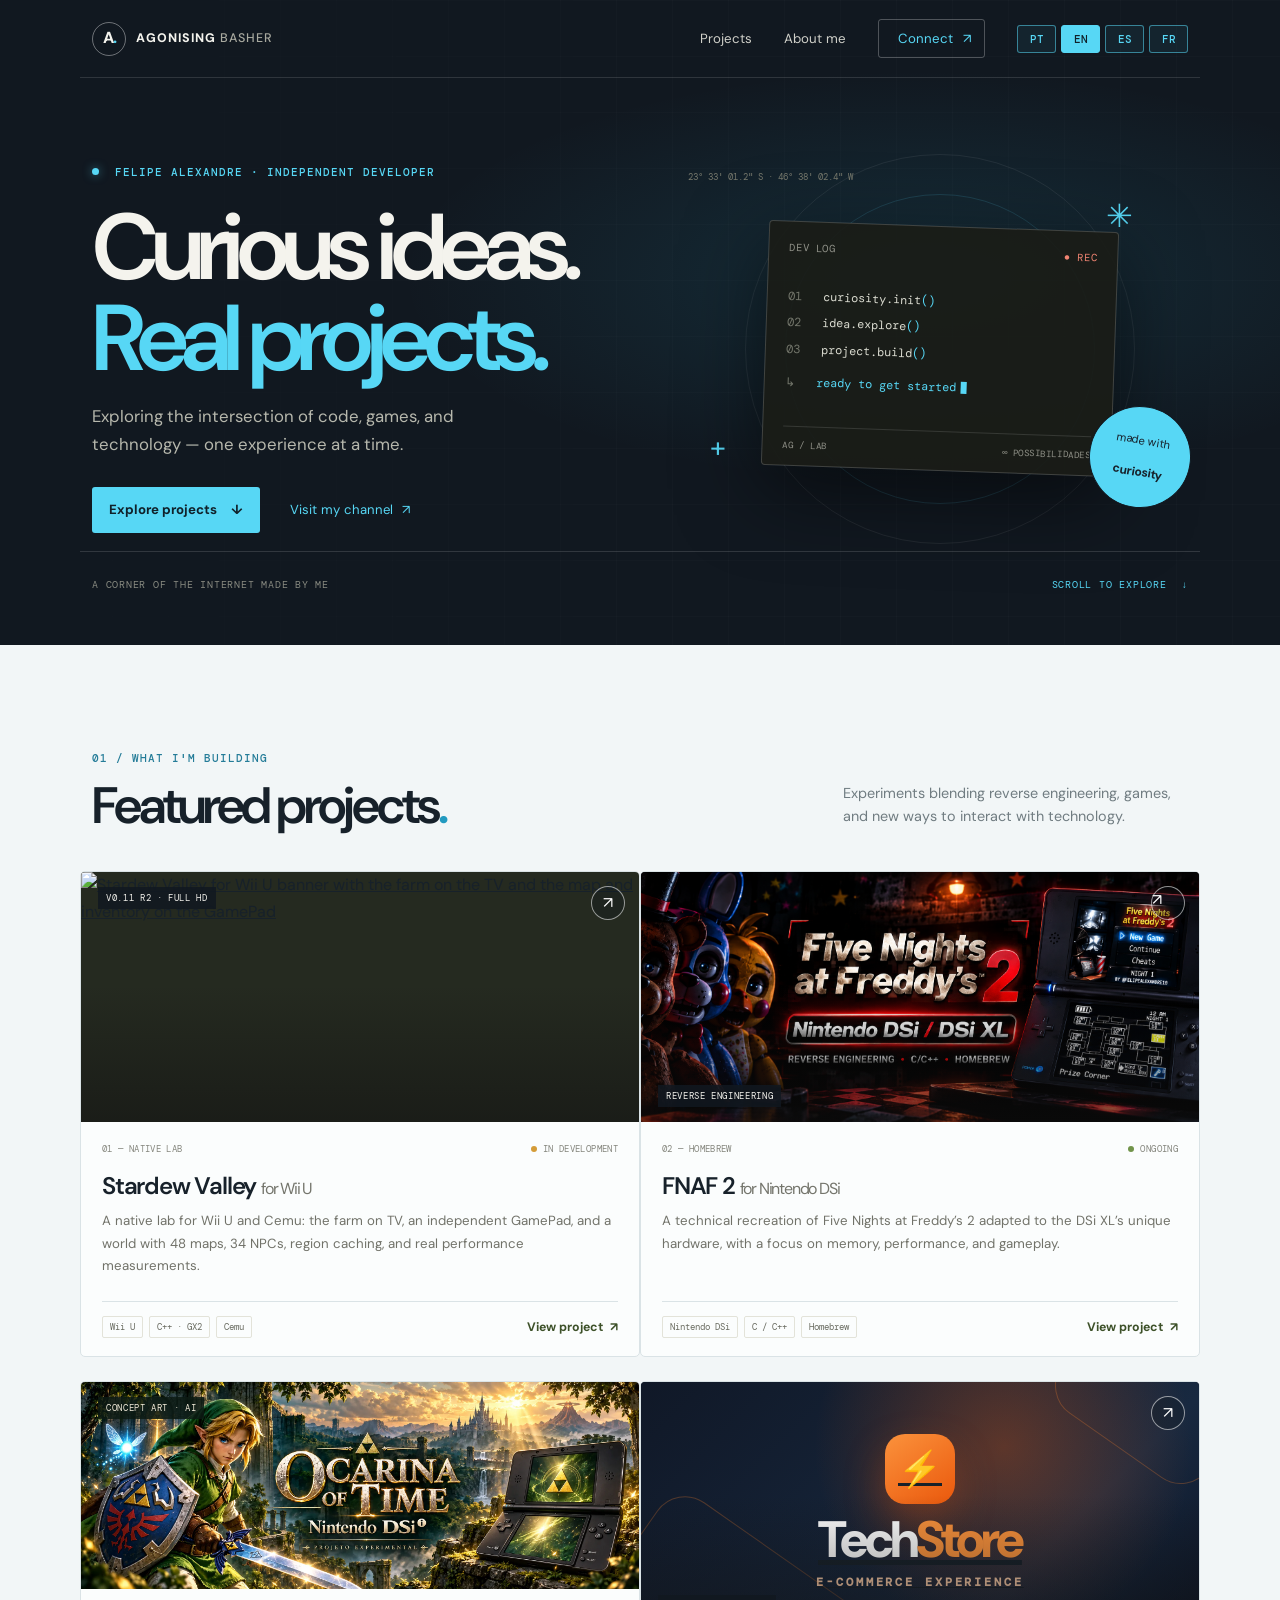
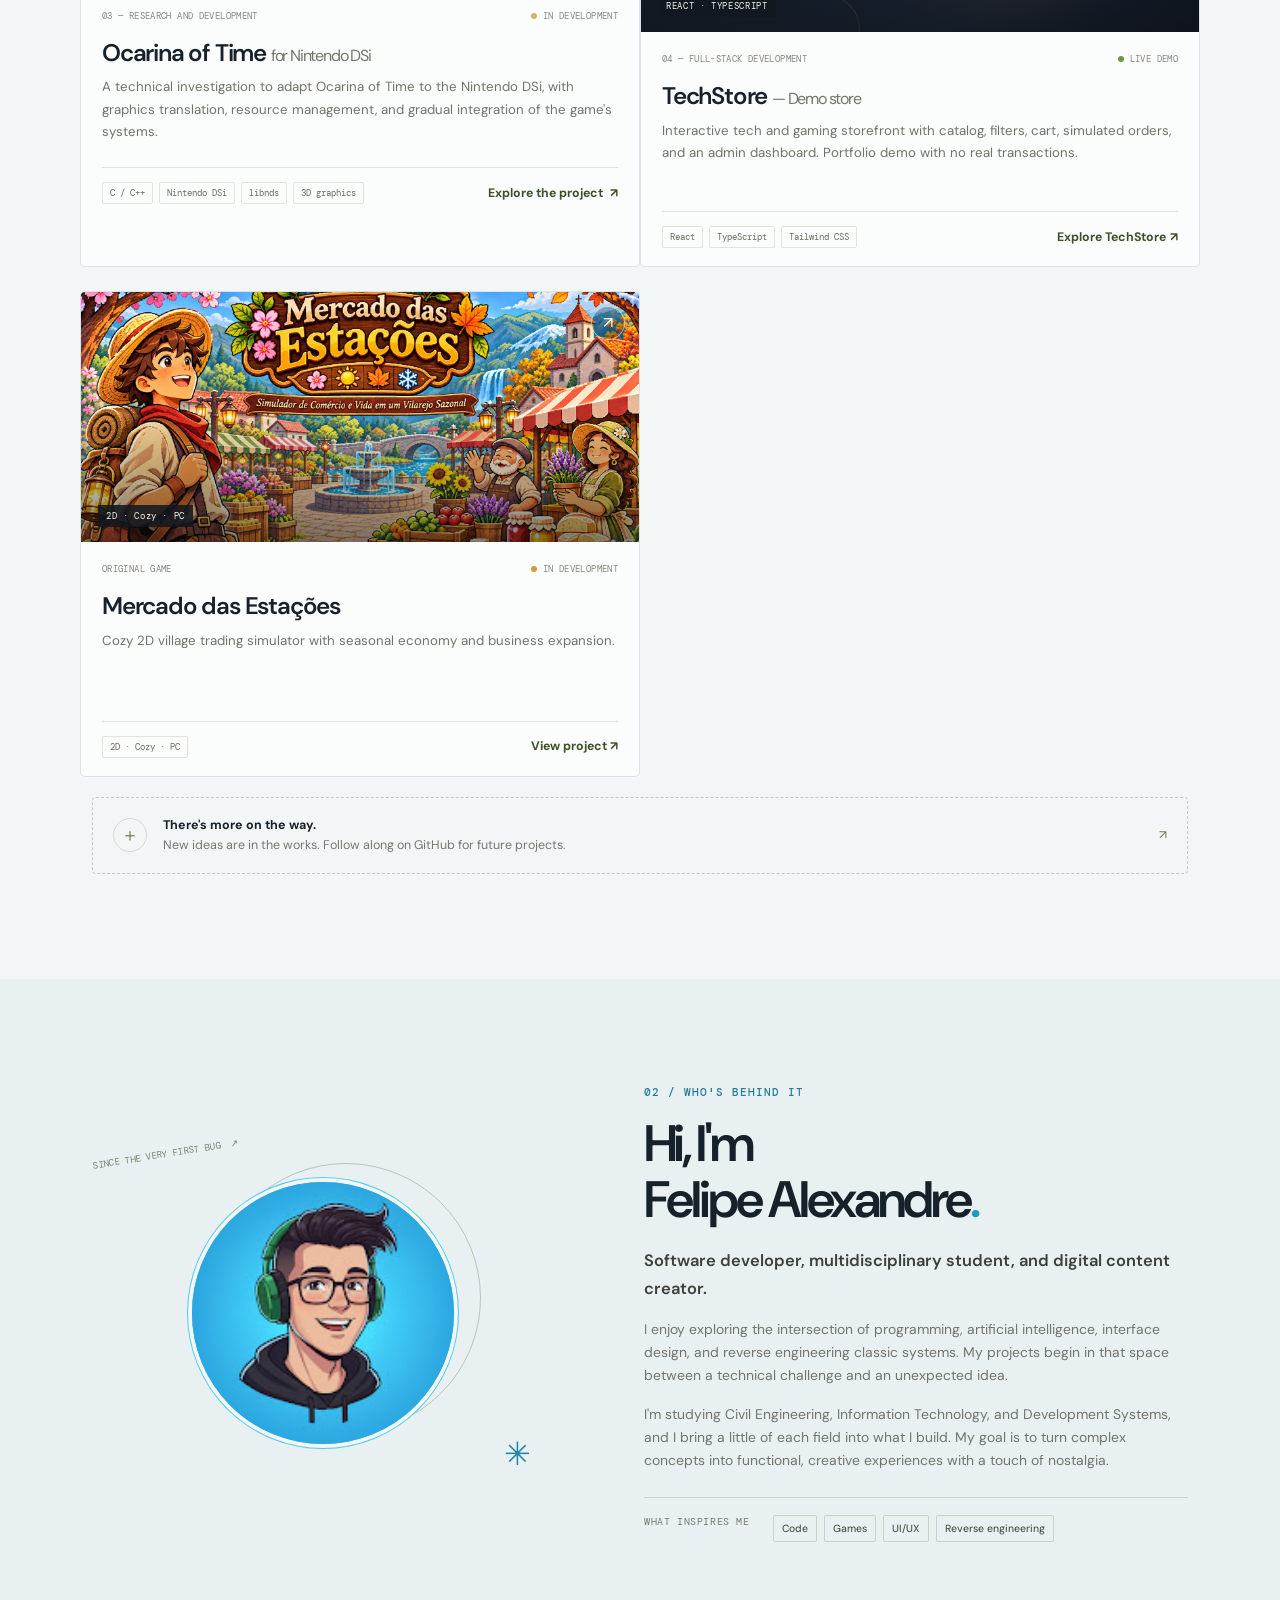
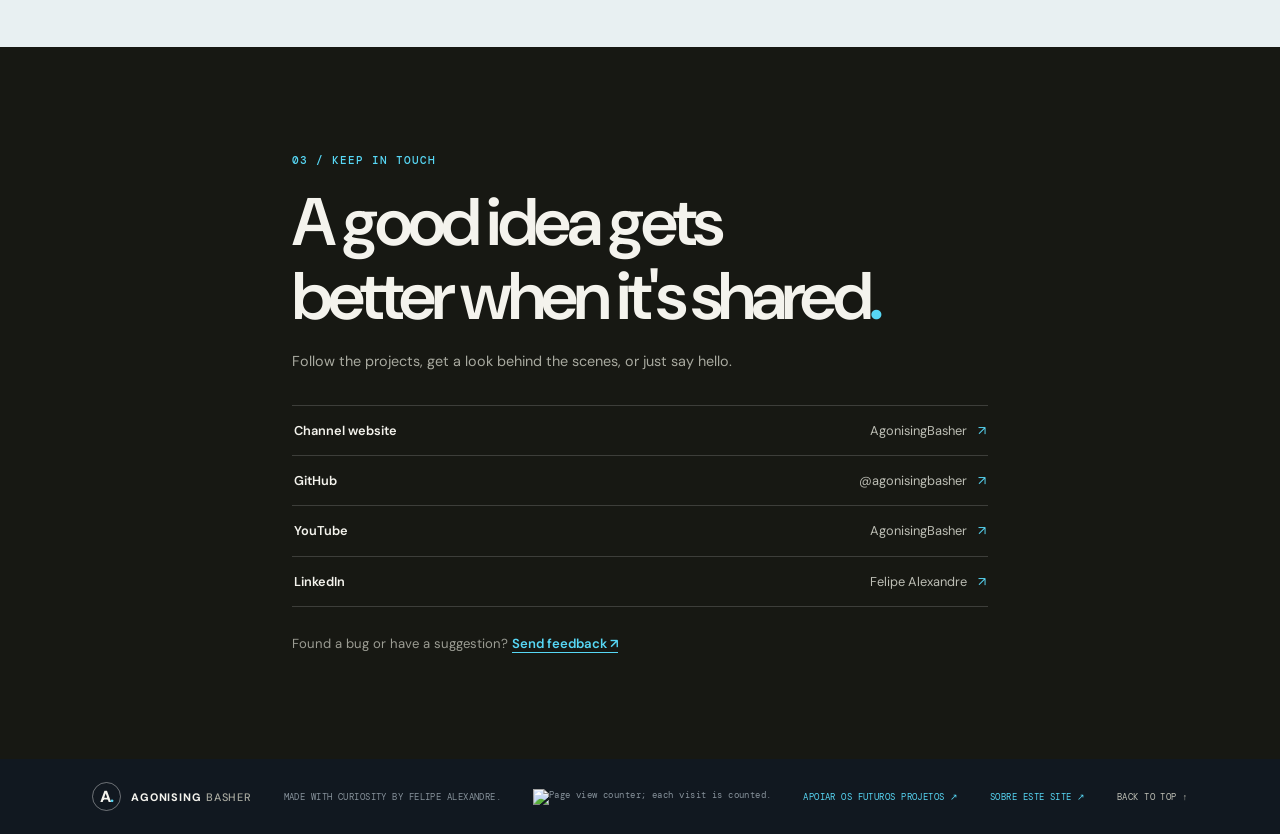
==== commit 0915a453: "Use official Mercado das Estações banner on portfolio card" ====
--- a/index.html
+++ b/index.html
@@ -148,7 +148,7 @@
               </div>
             </div>
           </article>
-<article class="project-card col-12 col-lg-6 p-0"><a class="project-image" data-lang-link href="mercado-das-estacoes/index.html" aria-label="Mercado das Estações"><div class="techstore-art" style="background:radial-gradient(ellipse at center,#d9a76844,transparent 75%),#111820;color:#d9a768"><span class="techstore-art-icon" aria-hidden="true">✿</span><span style="font-size:clamp(1.4rem,3vw,2.4rem);font-weight:800;text-align:center">Mercado das Estações</span></div><span class="project-image-tag">2D · Cozy · PC</span><span class="image-arrow" aria-hidden="true">↗</span></a><div class="project-content"><div class="project-meta"><span data-i18n="originalGame">PROJETO AUTORAL</span><span class="project-status status-progress"><span class="status-indicator" aria-hidden="true"></span><span data-i18n="gameDevelopment">EM DESENVOLVIMENTO</span></span></div><h3>Mercado das Estações</h3><p data-i18n="marketDescription">Simulador de comércio 2D em um vilarejo acolhedor, com economia sazonal e expansão de negócios.</p><div class="project-bottom"><div class="tag-list"><span>2D · Cozy · PC</span></div><a class="project-link" data-lang-link href="mercado-das-estacoes/index.html"><span data-i18n="projectLink">Ver projeto</span> ↗</a></div></div></article>
+<article class="project-card col-12 col-lg-6 p-0"><a class="project-image" data-lang-link href="mercado-das-estacoes/index.html" aria-label="Mercado das Estações"><img src="mercado-das-estacoes/assets/banner.webp" alt="Mercado das Estações" loading="lazy" width="1648" height="928"><span class="project-image-tag">2D · Cozy · PC</span><span class="image-arrow" aria-hidden="true">↗</span></a><div class="project-content"><div class="project-meta"><span data-i18n="originalGame">PROJETO AUTORAL</span><span class="project-status status-progress"><span class="status-indicator" aria-hidden="true"></span><span data-i18n="gameDevelopment">EM DESENVOLVIMENTO</span></span></div><h3>Mercado das Estações</h3><p data-i18n="marketDescription">Simulador de comércio 2D em um vilarejo acolhedor, com economia sazonal e expansão de negócios.</p><div class="project-bottom"><div class="tag-list"><span>2D · Cozy · PC</span></div><a class="project-link" data-lang-link href="mercado-das-estacoes/index.html"><span data-i18n="projectLink">Ver projeto</span> ↗</a></div></div></article>
 
         </div>
 
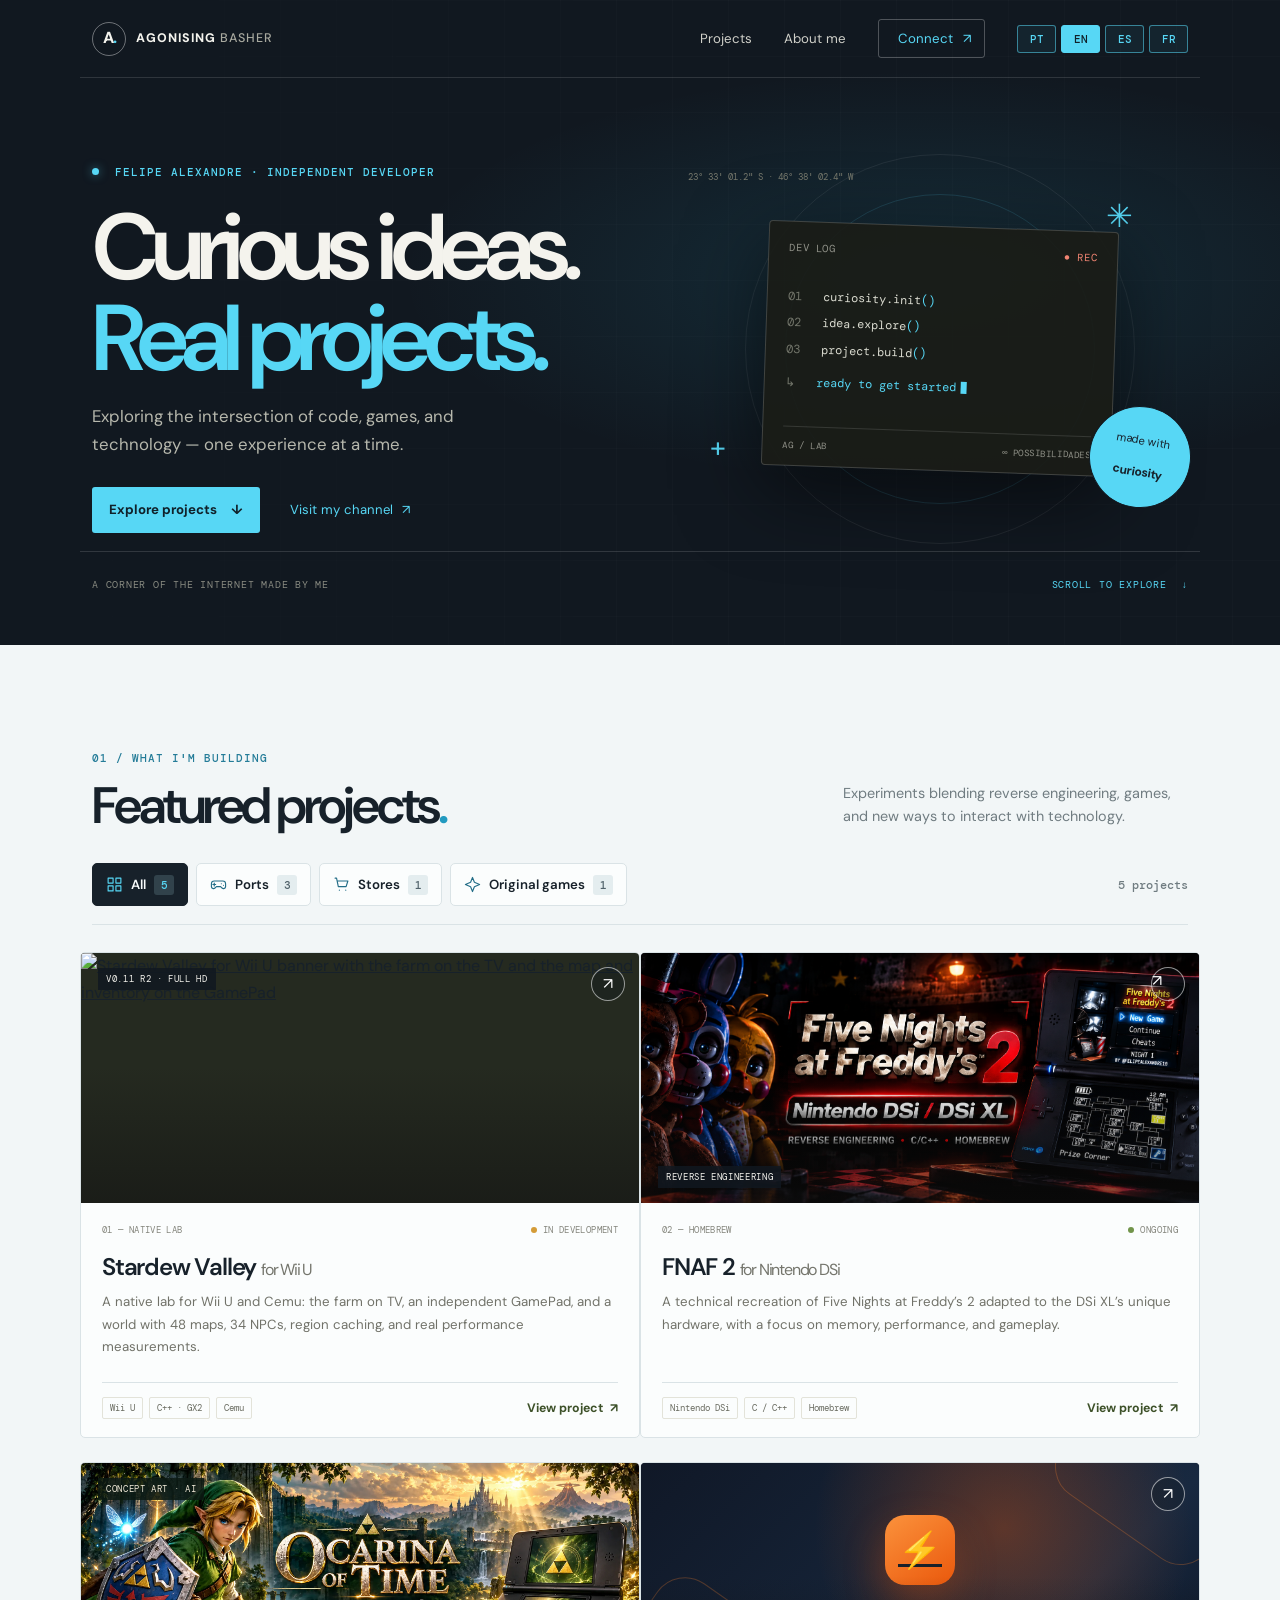
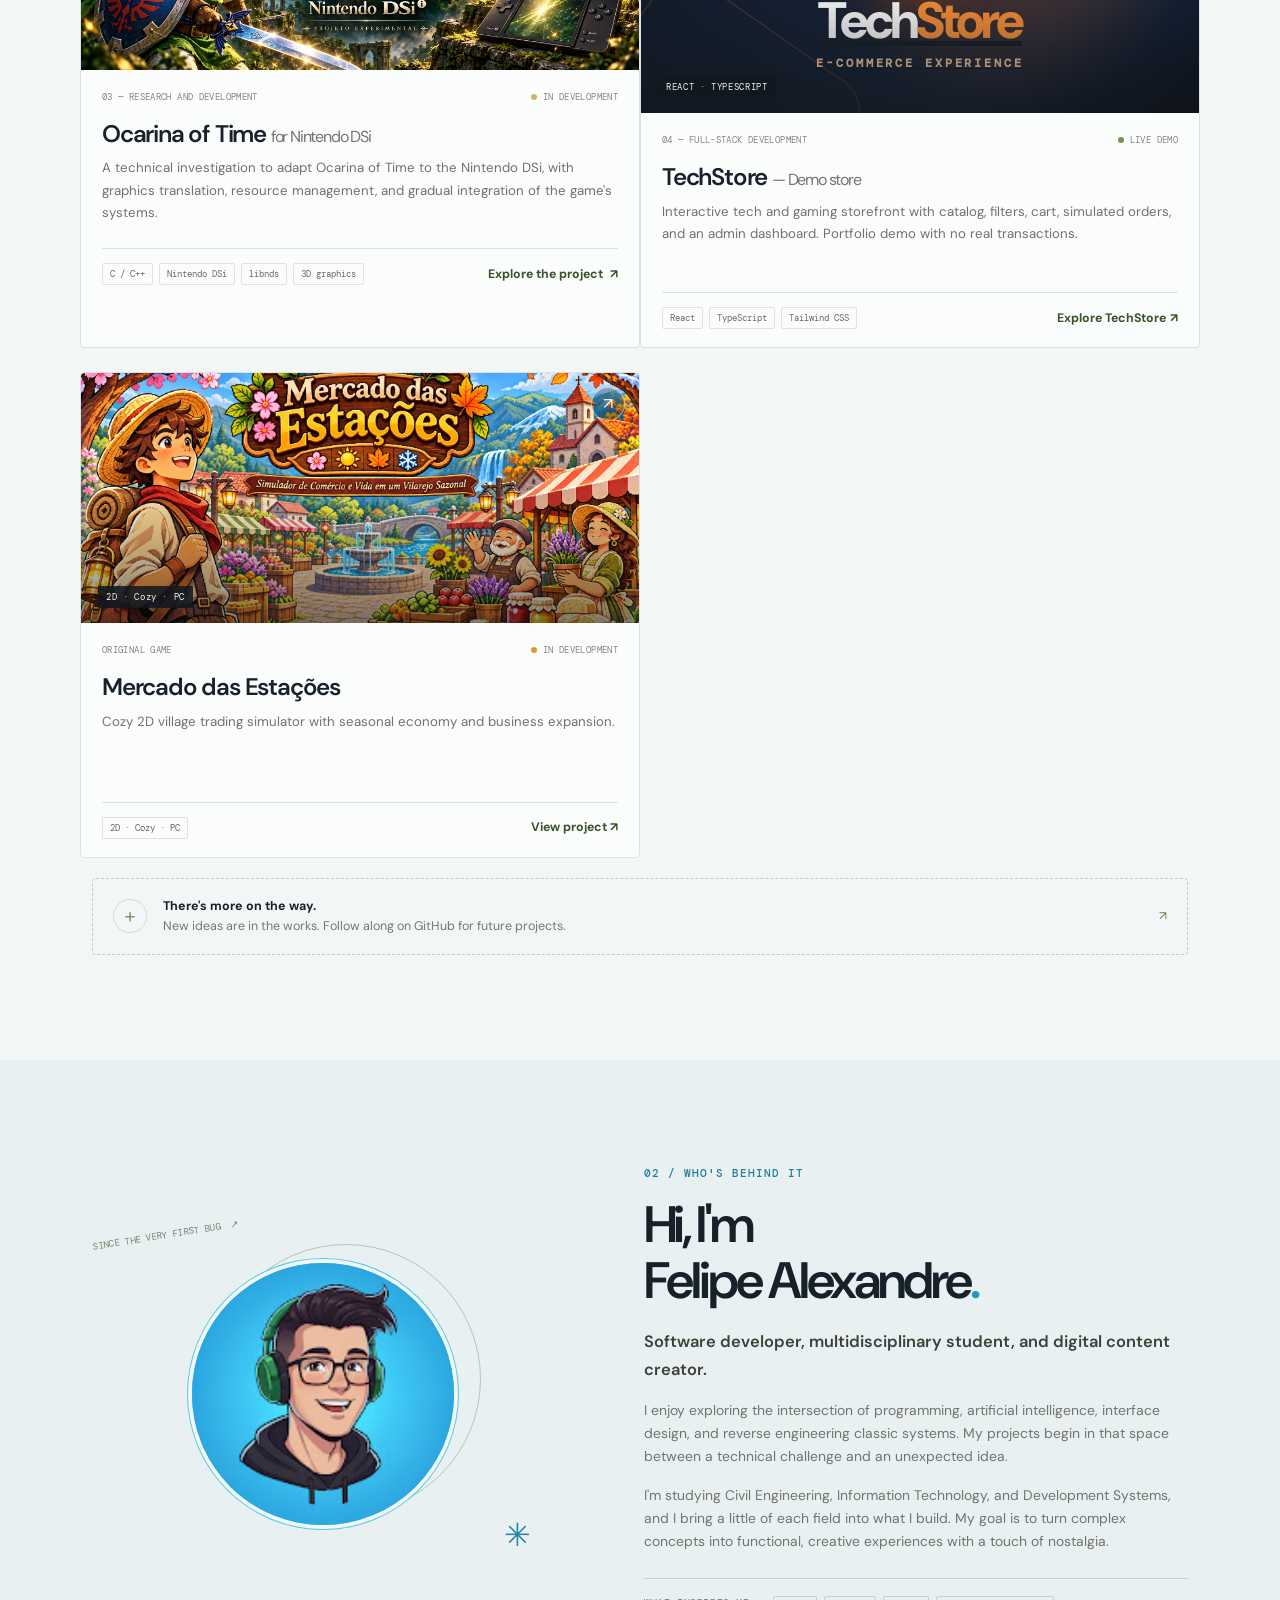
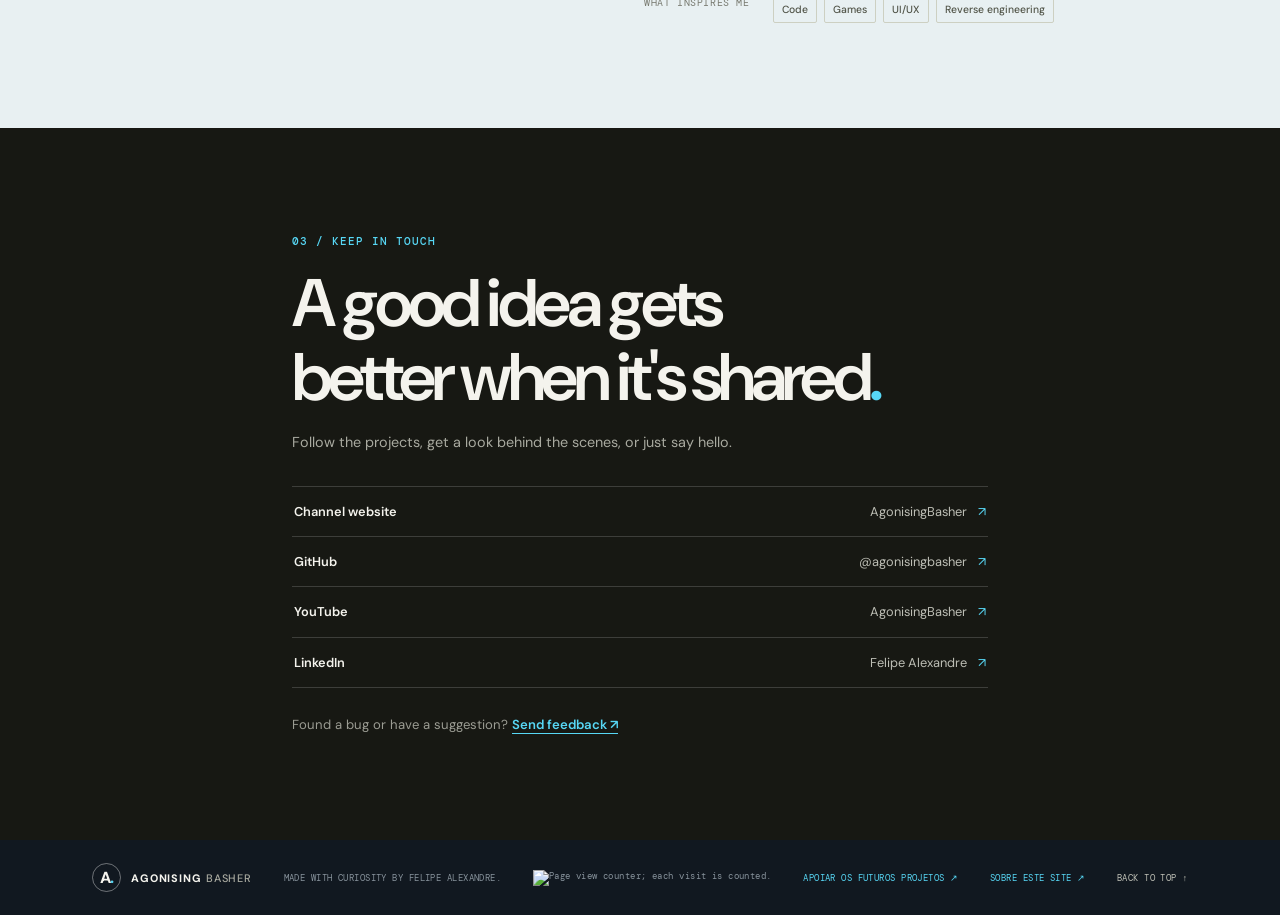
==== commit afcab4db: "Add localized project filters for ports, demo stores and original games" ====
--- a/index.html
+++ b/index.html
@@ -9,8 +9,8 @@
   <link rel="icon" type="image/svg+xml" href="favicon.svg?v=2">
   <link rel="preconnect" href="https://agonisingbasher.github.io">
   <link href="https://cdn.jsdelivr.net/npm/bootstrap@5.3.8/dist/css/bootstrap.min.css" rel="stylesheet" integrity="sha384-sRIl4kxILFvY47J16cr9ZwB07vP4J8+LH7qKQnuqkuIAvNWLzeN8tE5YBujZqJLB" crossorigin="anonymous">
-  <link rel="stylesheet" href="style.css?v=20261102-lang-2">
-  <script src="script.js?v=20261124-games" defer></script>
+  <link rel="stylesheet" href="style.css?v=20261124-filters">
+  <script src="script.js?v=20261124-filters" defer></script>
 </head>
 <body>
   <header class="site-header">
@@ -81,8 +81,18 @@
           <p class="section-intro" data-i18n="projectsIntro">Experimentos que misturam engenharia reversa, jogos e novas formas de interagir com tecnologia.</p>
         </div>
 
-        <div class="project-grid row g-4">
-          <article class="project-card project-stardew col-12 col-lg-6 p-0">
+        <div class="project-filter-bar" id="project-filters" hidden>
+          <div class="project-filters" role="group" aria-label="Filtrar projetos por categoria" data-i18n-aria-label="filterLabel">
+            <button class="project-filter" type="button" data-project-filter="all" aria-pressed="true"><svg viewBox="0 0 24 24" width="17" height="17" fill="none" stroke="currentColor" stroke-width="1.6" stroke-linecap="round" stroke-linejoin="round" aria-hidden="true"><path d="M3 3h7v7H3zM14 3h7v7h-7zM3 14h7v7H3zM14 14h7v7h-7z"/></svg><span data-i18n="filterAll">Todos</span><span class="filter-count" aria-hidden="true">5</span></button>
+            <button class="project-filter" type="button" data-project-filter="port" aria-pressed="false"><svg viewBox="0 0 24 24" width="17" height="17" fill="none" stroke="currentColor" stroke-width="1.6" stroke-linecap="round" stroke-linejoin="round" aria-hidden="true"><path d="M6 7h12a4 4 0 0 1 4 4v4a3 3 0 0 1-5 2l-2-2H9l-2 2a3 3 0 0 1-5-2v-4a4 4 0 0 1 4-4zM6 10v4M4 12h4M16 11h.01M19 13h.01"/></svg><span data-i18n="filterPorts">Ports</span><span class="filter-count" aria-hidden="true">3</span></button>
+            <button class="project-filter" type="button" data-project-filter="store" aria-pressed="false"><svg viewBox="0 0 24 24" width="17" height="17" fill="none" stroke="currentColor" stroke-width="1.6" stroke-linecap="round" stroke-linejoin="round" aria-hidden="true"><path d="M3 3h2l2.5 12h11l2.5-8H6M9 20h.01M18 20h.01"/></svg><span data-i18n="filterStores">Lojas</span><span class="filter-count" aria-hidden="true">1</span></button>
+            <button class="project-filter" type="button" data-project-filter="original" aria-pressed="false"><svg viewBox="0 0 24 24" width="17" height="17" fill="none" stroke="currentColor" stroke-width="1.6" stroke-linecap="round" stroke-linejoin="round" aria-hidden="true"><path d="M12 2l2.7 6.8L22 12l-7.3 3.2L12 22l-2.7-6.8L2 12l7.3-3.2z"/></svg><span data-i18n="filterOriginal">Jogos autorais</span><span class="filter-count" aria-hidden="true">1</span></button>
+          </div>
+          <p class="project-filter-summary" id="project-filter-summary" aria-live="polite" aria-atomic="true">5 projetos</p>
+        </div>
+
+        <div class="project-grid row g-4" id="project-grid">
+          <article data-project-category="port" class="project-card project-stardew col-12 col-lg-6 p-0">
             <a class="project-image" href="https://agonisingbasher.github.io/stardew-valley-wiiu/index.html" target="_blank" rel="noreferrer" aria-label="Conheça o projeto Stardew Valley para Wii U" data-i18n-aria-label="stardewImageLabel">
               <img src="https://agonisingbasher.github.io/stardew-valley-wiiu/docs/banner.png" alt="Banner do Stardew Valley para Wii U com a fazenda na TV e o mapa e o inventário no GamePad" loading="lazy" data-i18n-alt="stardewImageAlt">
               <span class="project-image-tag" data-i18n="stardewImageTag">V0.11 R2 · FULL HD</span>
@@ -99,7 +109,7 @@
             </div>
           </article>
 
-          <article class="project-card project-fnaf col-12 col-lg-6 p-0">
+          <article data-project-category="port" class="project-card project-fnaf col-12 col-lg-6 p-0">
             <a class="project-image" href="https://agonisingbasher.github.io/FNAF2-DSi-Reverse-Engineering/index.html" target="_blank" rel="noreferrer" aria-label="Conheça o projeto FNAF 2 para Nintendo DSi" data-i18n-aria-label="fnafImageLabel">
               <img src="assets/fnaf2-dsi-banner.png" alt="Five Nights at Freddy's 2 para Nintendo DSi e DSi XL, com capturas do jogo e detalhes do projeto de engenharia reversa" loading="lazy" data-i18n-alt="fnafImageAlt">
               <span class="project-image-tag" data-i18n="fnafImageTag">ENGENHARIA REVERSA</span>
@@ -116,7 +126,7 @@
             </div>
           </article>
 
-          <article class="project-card project-oot col-12 col-lg-6 p-0">
+          <article data-project-category="port" class="project-card project-oot col-12 col-lg-6 p-0">
             <a class="project-image" href="https://agonisingbasher.github.io/ocarina-of-time-dsi/index.html" target="_blank" rel="noreferrer" aria-label="Conheça o projeto Ocarina of Time para Nintendo DSi" data-i18n-aria-label="ootCardImageLabel">
               <img src="assets/oot-dsi-banner.webp" width="2062" height="763" alt="Arte conceitual gerada por IA: Link com escudo e espada ao lado de um Nintendo DSi que exibe a Triforce, com o título Ocarina of Time. Não é uma captura do jogo em execução" loading="lazy" data-i18n-alt="ootCardImageAlt">
               <span class="project-image-tag" data-i18n="ootCardImageTag">OTD-032 · FOREST TEMPLE</span>
@@ -132,7 +142,7 @@
               </div>
             </div>
           </article>
-          <article class="project-card project-techstore col-12 col-lg-6 p-0">
+          <article data-project-category="store" class="project-card project-techstore col-12 col-lg-6 p-0">
             <a class="project-image" href="https://agonisingbasher.github.io/DemoLoja/#topo" target="_blank" rel="noopener noreferrer" aria-label="Conheça a TechStore, loja demonstrativa" data-i18n-aria-label="techstoreImageLabel">
               <div class="techstore-art" role="img" aria-label="Arte da TechStore, uma vitrine de tecnologia" data-i18n-aria-label="techstoreArtLabel"><span class="techstore-art-icon" aria-hidden="true">⚡</span><span class="techstore-art-name">Tech<span>Store</span></span><span class="techstore-art-caption">E-COMMERCE EXPERIENCE</span></div>
               <span class="project-image-tag" data-i18n="techstoreImageTag">REACT · TYPESCRIPT</span>
@@ -148,7 +158,7 @@
               </div>
             </div>
           </article>
-<article class="project-card col-12 col-lg-6 p-0"><a class="project-image" data-lang-link href="mercado-das-estacoes/index.html" aria-label="Mercado das Estações"><img src="mercado-das-estacoes/assets/banner.webp" alt="Mercado das Estações" loading="lazy" width="1648" height="928"><span class="project-image-tag">2D · Cozy · PC</span><span class="image-arrow" aria-hidden="true">↗</span></a><div class="project-content"><div class="project-meta"><span data-i18n="originalGame">PROJETO AUTORAL</span><span class="project-status status-progress"><span class="status-indicator" aria-hidden="true"></span><span data-i18n="gameDevelopment">EM DESENVOLVIMENTO</span></span></div><h3>Mercado das Estações</h3><p data-i18n="marketDescription">Simulador de comércio 2D em um vilarejo acolhedor, com economia sazonal e expansão de negócios.</p><div class="project-bottom"><div class="tag-list"><span>2D · Cozy · PC</span></div><a class="project-link" data-lang-link href="mercado-das-estacoes/index.html"><span data-i18n="projectLink">Ver projeto</span> ↗</a></div></div></article>
+<article data-project-category="original" class="project-card col-12 col-lg-6 p-0"><a class="project-image" data-lang-link href="mercado-das-estacoes/index.html" aria-label="Mercado das Estações"><img src="mercado-das-estacoes/assets/banner.webp" alt="Mercado das Estações" loading="lazy" width="1648" height="928"><span class="project-image-tag">2D · Cozy · PC</span><span class="image-arrow" aria-hidden="true">↗</span></a><div class="project-content"><div class="project-meta"><span data-i18n="originalGame">PROJETO AUTORAL</span><span class="project-status status-progress"><span class="status-indicator" aria-hidden="true"></span><span data-i18n="gameDevelopment">EM DESENVOLVIMENTO</span></span></div><h3>Mercado das Estações</h3><p data-i18n="marketDescription">Simulador de comércio 2D em um vilarejo acolhedor, com economia sazonal e expansão de negócios.</p><div class="project-bottom"><div class="tag-list"><span>2D · Cozy · PC</span></div><a class="project-link" data-lang-link href="mercado-das-estacoes/index.html"><span data-i18n="projectLink">Ver projeto</span> ↗</a></div></div></article>
 
         </div>
 
--- a/style.css
+++ b/style.css
@@ -261,3 +261,21 @@
 .techstore-art-name span { color:#fb923c; }
 .techstore-art-caption { color:#ffcfaa; font:600 .72rem var(--mono); letter-spacing:.25em; }
 @media(max-width:600px) { .techstore-art { min-height:210px; } }
+
+
+/* Project category navigation */
+.project-filter-bar[hidden],.project-grid .project-card[hidden]{display:none!important}
+.project-filter-bar{display:flex;align-items:center;justify-content:space-between;gap:16px;margin:-8px 0 27px;padding:0 0 18px;border-bottom:1px solid var(--line)}
+.project-filters{display:flex;flex-wrap:wrap;gap:8px;align-items:center}
+.project-filter{display:inline-flex;align-items:center;justify-content:center;gap:8px;min-height:43px;padding:9px 13px;border:1px solid var(--line);border-radius:5px;background:#fbfdfd;color:var(--ink);font:600 .83rem/1.3 var(--sans);cursor:pointer;transition:background .18s,color .18s,border-color .18s;white-space:nowrap}
+.project-filter svg{flex:none;color:var(--green)}
+.project-filter:hover{border-color:var(--green);background:#e7f4f7}
+.project-filter[aria-pressed="true"]{background:#17212a;border-color:#17212a;color:#f8fbfc}
+.project-filter[aria-pressed="true"] svg{color:var(--cyan)}
+.filter-count{font:500 .68rem/1.3 var(--mono);min-width:20px;text-align:center;padding:3px 5px;border-radius:3px;background:#e4edef;color:#51626b}
+.project-filter[aria-pressed="true"] .filter-count{background:#31424b;color:var(--cyan)}
+.project-filter:focus-visible{outline:3px solid #28bce5;outline-offset:3px}
+.project-filter-summary{flex:none;margin:0;color:var(--muted);font:500 .75rem/1.5 var(--mono)}
+@media(max-width:760px){.project-filter-bar{flex-direction:column;align-items:flex-start;gap:12px;margin:0 0 20px;padding-bottom:14px}.project-filters{width:100%;gap:7px}.project-filter{flex:1 1 calc(50% - 7px);justify-content:flex-start;padding:10px;min-width:0}.filter-count{margin-left:auto}}
+@media(max-width:350px){.project-filter{flex-basis:100%}}
+@media(prefers-reduced-motion:reduce){.project-filter{transition:none}}
